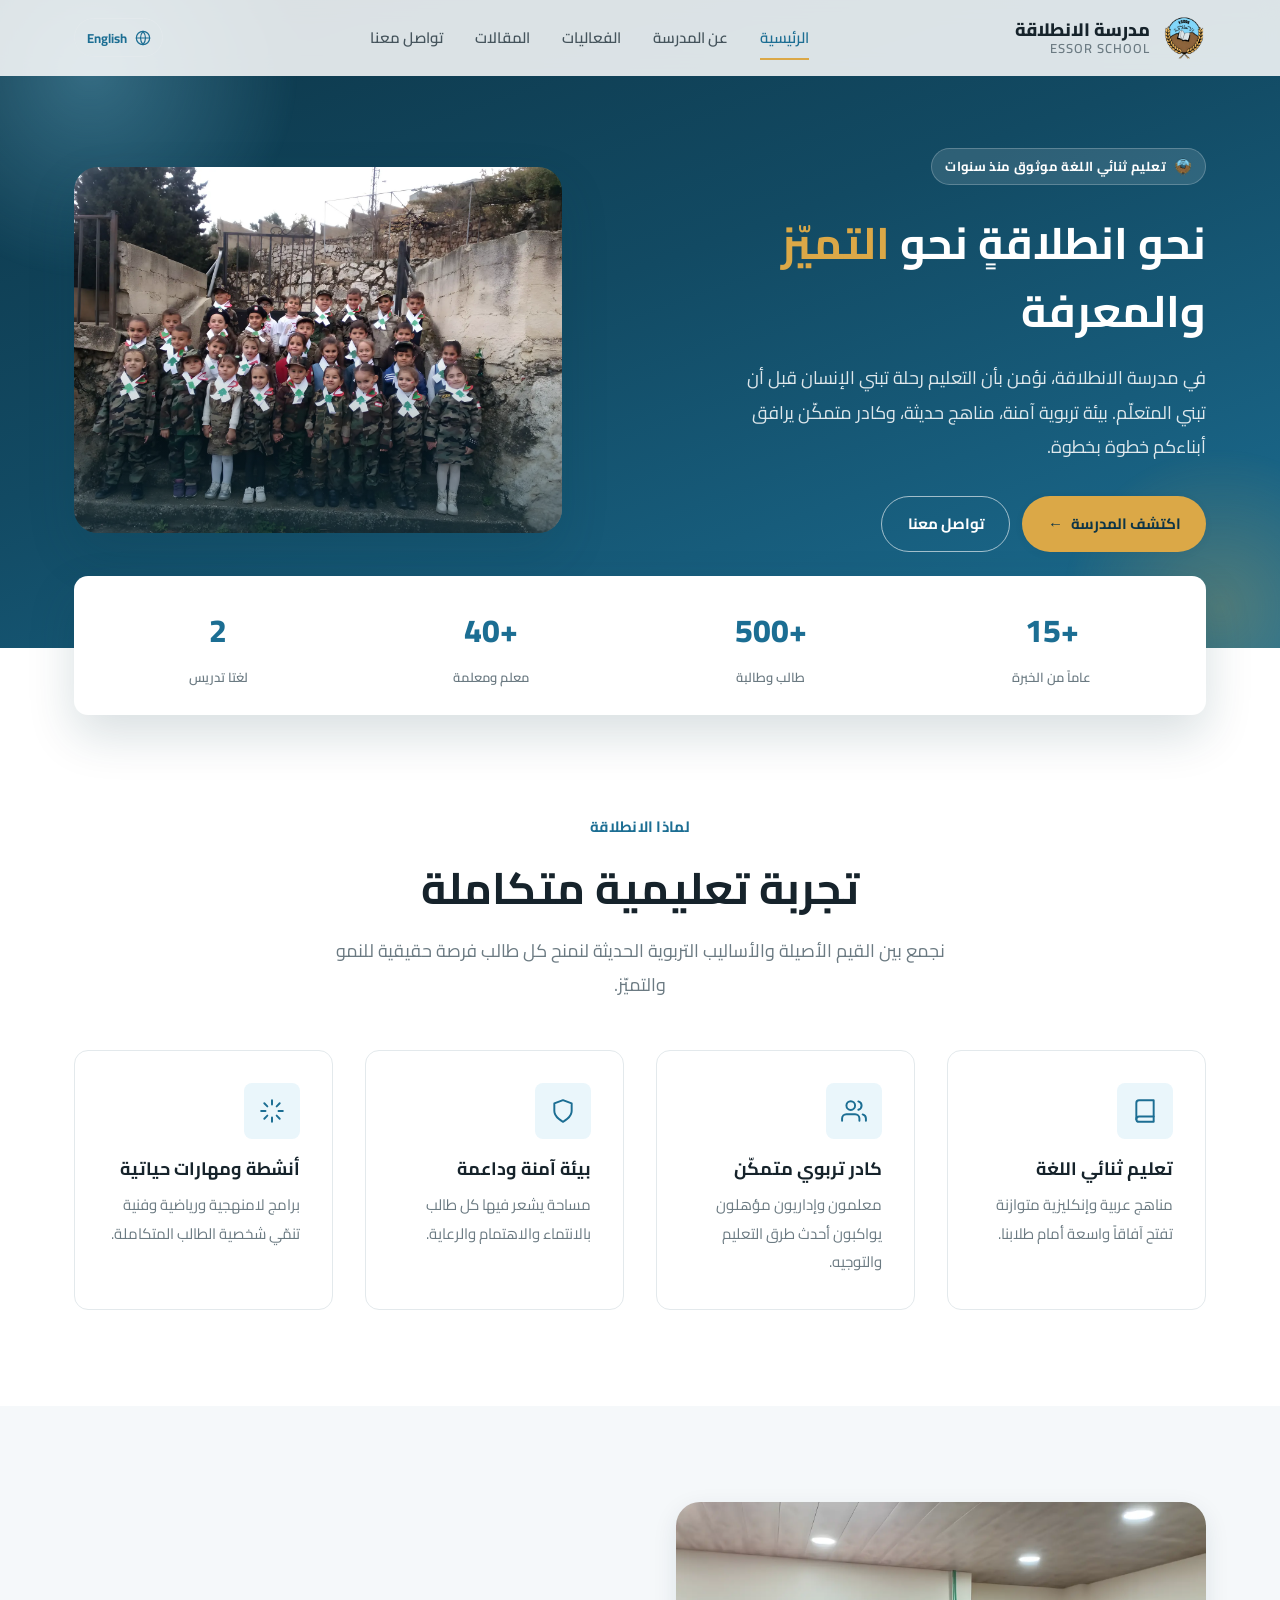
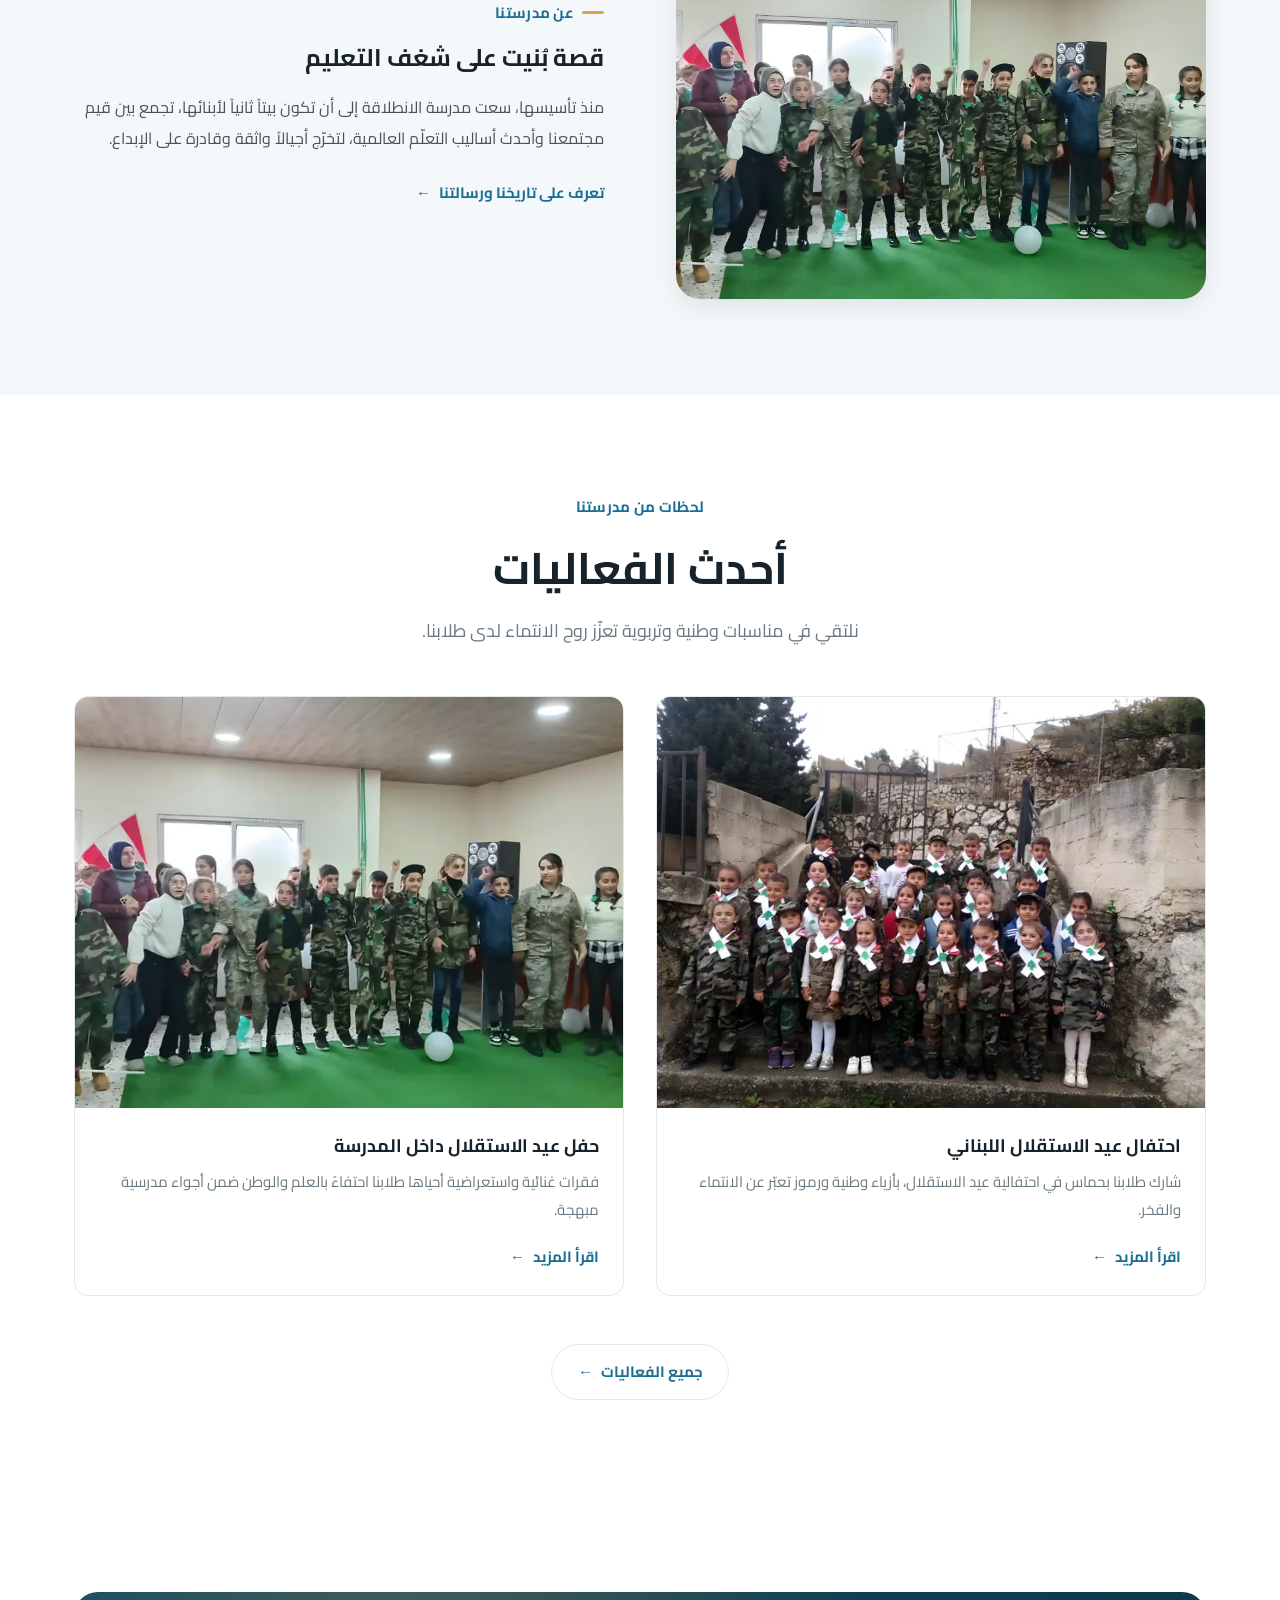
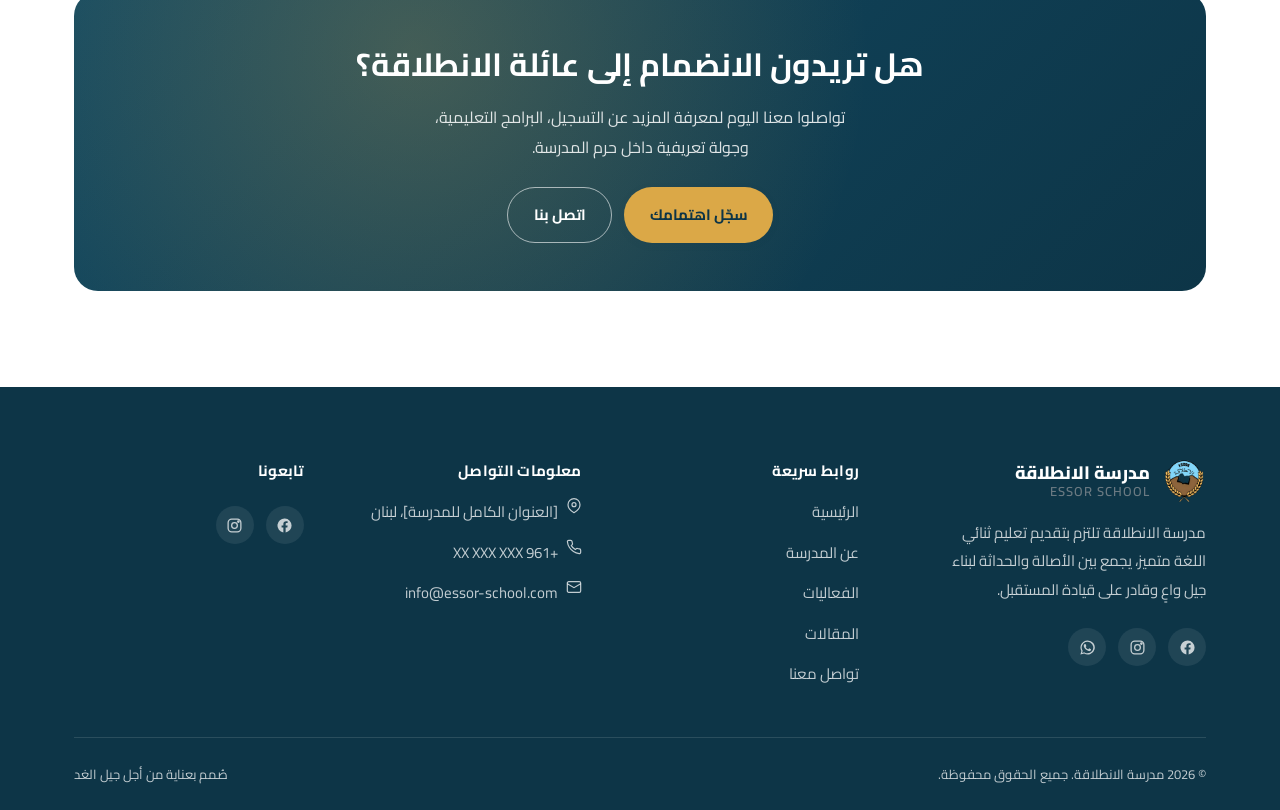
==== index.html @ e5c4508c "Initial commit: Essor School bilingual website Bilingual (Arabic default / English) static site with" ====
<!DOCTYPE html>
<html lang="ar" dir="rtl">
<head>
<meta charset="UTF-8">
<script>
(function () {
  try {
    var l = localStorage.getItem('essor-lang');
    if (l !== 'en' && l !== 'ar') l = 'ar';
    document.documentElement.setAttribute('lang', l);
    document.documentElement.setAttribute('dir', l === 'ar' ? 'rtl' : 'ltr');
  } catch (e) {}
})();
</script>
<meta name="viewport" content="width=device-width, initial-scale=1.0">
<title data-i18n-title="meta.siteName">مدرسة الانطلاقة | Essor School</title>
<meta name="description" content="مدرسة الانطلاقة - تعليم ثنائي اللغة يجمع بين الأصالة والحداثة">
<link rel="preconnect" href="https://fonts.googleapis.com">
<link rel="preconnect" href="https://fonts.gstatic.com" crossorigin>
<link href="https://fonts.googleapis.com/css2?family=Cairo:wght@400;500;600;700;800&display=swap" rel="stylesheet">
<link rel="icon" href="assets/images/brand/favicon.ico" sizes="any">
<link rel="icon" href="assets/images/brand/favicon-src.png" type="image/png">
<link rel="apple-touch-icon" href="assets/images/brand/logo-sm.png">
<link rel="stylesheet" href="assets/css/style.css">
</head>
<body data-page="home">

<header class="site-header">
  <div class="container">
    <a href="index.html" class="brand">
      <img src="assets/images/brand/logo.png" alt="Essor School" width="44" height="44">
      <span class="brand-text">
        <span class="name-ar" data-i18n="meta.siteName">مدرسة الانطلاقة</span>
        <span class="name-en">ESSOR SCHOOL</span>
      </span>
    </a>
    <nav class="main-nav" aria-label="Main navigation">
      <ul>
        <li><a href="index.html" data-nav-link="home" data-i18n="nav.home">الرئيسية</a></li>
        <li><a href="about.html" data-nav-link="about" data-i18n="nav.about">عن المدرسة</a></li>
        <li><a href="events.html" data-nav-link="events" data-i18n="nav.events">الفعاليات</a></li>
        <li><a href="articles.html" data-nav-link="articles" data-i18n="nav.articles">المقالات</a></li>
        <li><a href="contact.html" data-nav-link="contact" data-i18n="nav.contact">تواصل معنا</a></li>
      </ul>
    </nav>
    <div class="header-actions">
      <button class="lang-toggle" data-lang-toggle type="button">
        <svg width="16" height="16" viewBox="0 0 24 24" fill="none" stroke="currentColor" stroke-width="1.8" stroke-linecap="round" stroke-linejoin="round"><circle cx="12" cy="12" r="10"/><line x1="2" y1="12" x2="22" y2="12"/><path d="M12 2a15.3 15.3 0 0 1 0 20a15.3 15.3 0 0 1 0-20"/></svg>
        <span data-i18n="common.langSwitch">English</span>
      </button>
      <button class="nav-toggle" aria-label="Menu" aria-expanded="false">
        <span></span><span></span><span></span>
      </button>
    </div>
  </div>
</header>

<div class="mobile-nav">
  <ul>
    <li><a href="index.html" data-nav-link="home" data-i18n="nav.home">الرئيسية</a></li>
    <li><a href="about.html" data-nav-link="about" data-i18n="nav.about">عن المدرسة</a></li>
    <li><a href="events.html" data-nav-link="events" data-i18n="nav.events">الفعاليات</a></li>
    <li><a href="articles.html" data-nav-link="articles" data-i18n="nav.articles">المقالات</a></li>
    <li><a href="contact.html" data-nav-link="contact" data-i18n="nav.contact">تواصل معنا</a></li>
  </ul>
</div>

<main>

  <!-- Hero -->
  <section class="hero">
    <div class="container">
      <div class="hero-copy">
        <span class="hero-badge">
          <img src="assets/images/brand/logo-sm.png" alt="" width="18" height="18">
          <span data-i18n="home.hero.badge">تعليم ثنائي اللغة موثوق منذ سنوات</span>
        </span>
        <h1 data-i18n-html="home.hero.title">نحو انطلاقةٍ نحو <span>التميّز</span> والمعرفة</h1>
        <p class="lead" data-i18n="home.hero.lead">في مدرسة الانطلاقة، نؤمن بأن التعليم رحلة تبني الإنسان قبل أن تبني المتعلّم. بيئة تربوية آمنة، مناهج حديثة، وكادر متمكّن يرافق أبناءكم خطوة بخطوة.</p>
        <div class="hero-actions">
          <a href="about.html" class="btn btn-gold">
            <span data-i18n="home.hero.ctaPrimary">اكتشف المدرسة</span>
            <span class="icon-arrow" aria-hidden="true">→</span>
          </a>
          <a href="contact.html" class="btn btn-outline" data-i18n="home.hero.ctaSecondary">تواصل معنا</a>
        </div>
      </div>
      <div class="hero-media" data-reveal>
        <div class="frame">
          <picture>
            <source srcset="assets/images/events/event-independence-day-1.webp" type="image/webp">
            <img src="assets/images/events/event-independence-day-1.jpg" alt="طلاب مدرسة الانطلاقة" width="1600" height="1200" fetchpriority="high">
          </picture>
        </div>
      </div>
    </div>
  </section>

  <div class="container">
    <div class="hero-stats" data-reveal>
      <div class="hero-stat">
        <strong data-i18n="home.hero.stat1Num">+15</strong>
        <span data-i18n="home.hero.stat1Label">عاماً من الخبرة</span>
      </div>
      <div class="hero-stat">
        <strong data-i18n="home.hero.stat2Num">+500</strong>
        <span data-i18n="home.hero.stat2Label">طالب وطالبة</span>
      </div>
      <div class="hero-stat">
        <strong data-i18n="home.hero.stat3Num">+40</strong>
        <span data-i18n="home.hero.stat3Label">معلم ومعلمة</span>
      </div>
      <div class="hero-stat">
        <strong data-i18n="home.hero.stat4Num">2</strong>
        <span data-i18n="home.hero.stat4Label">لغتا تدريس</span>
      </div>
    </div>
  </div>

  <!-- Highlights -->
  <section>
    <div class="container">
      <div class="section-head center">
        <span class="eyebrow" data-i18n="home.highlights.eyebrow">لماذا الانطلاقة</span>
        <h2 data-i18n="home.highlights.title">تجربة تعليمية متكاملة</h2>
        <p data-i18n="home.highlights.subtitle">نجمع بين القيم الأصيلة والأساليب التربوية الحديثة لنمنح كل طالب فرصة حقيقية للنمو والتميّز.</p>
      </div>
      <div class="grid grid-4" data-reveal-group>
        <div class="card highlight-card">
          <div class="icon"><svg width="26" height="26" viewBox="0 0 24 24" fill="none" stroke="currentColor" stroke-width="1.8" stroke-linecap="round" stroke-linejoin="round"><path d="M4 19.5A2.5 2.5 0 0 1 6.5 17H20"/><path d="M6.5 2H20v20H6.5A2.5 2.5 0 0 1 4 19.5v-15A2.5 2.5 0 0 1 6.5 2z"/></svg></div>
          <h3 data-i18n="home.highlights.item1title">تعليم ثنائي اللغة</h3>
          <p data-i18n="home.highlights.item1text">مناهج عربية وإنكليزية متوازنة تفتح آفاقاً واسعة أمام طلابنا.</p>
        </div>
        <div class="card highlight-card">
          <div class="icon"><svg width="26" height="26" viewBox="0 0 24 24" fill="none" stroke="currentColor" stroke-width="1.8" stroke-linecap="round" stroke-linejoin="round"><path d="M17 21v-2a4 4 0 0 0-4-4H5a4 4 0 0 0-4 4v2"/><circle cx="9" cy="7" r="4"/><path d="M23 21v-2a4 4 0 0 0-3-3.87"/><path d="M16 3.13a4 4 0 0 1 0 7.75"/></svg></div>
          <h3 data-i18n="home.highlights.item2title">كادر تربوي متمكّن</h3>
          <p data-i18n="home.highlights.item2text">معلمون وإداريون مؤهلون يواكبون أحدث طرق التعليم والتوجيه.</p>
        </div>
        <div class="card highlight-card">
          <div class="icon"><svg width="26" height="26" viewBox="0 0 24 24" fill="none" stroke="currentColor" stroke-width="1.8" stroke-linecap="round" stroke-linejoin="round"><path d="M12 22s8-4 8-10V5l-8-3-8 3v7c0 6 8 10 8 10z"/></svg></div>
          <h3 data-i18n="home.highlights.item3title">بيئة آمنة وداعمة</h3>
          <p data-i18n="home.highlights.item3text">مساحة يشعر فيها كل طالب بالانتماء والاهتمام والرعاية.</p>
        </div>
        <div class="card highlight-card">
          <div class="icon"><svg width="26" height="26" viewBox="0 0 24 24" fill="none" stroke="currentColor" stroke-width="1.8" stroke-linecap="round" stroke-linejoin="round"><path d="M12 2v4M12 18v4M4.9 4.9l2.8 2.8M16.3 16.3l2.8 2.8M2 12h4M18 12h4M4.9 19.1l2.8-2.8M16.3 7.7l2.8-2.8"/></svg></div>
          <h3 data-i18n="home.highlights.item4title">أنشطة ومهارات حياتية</h3>
          <p data-i18n="home.highlights.item4text">برامج لامنهجية ورياضية وفنية تنمّي شخصية الطالب المتكاملة.</p>
        </div>
      </div>
    </div>
  </section>

  <!-- About teaser -->
  <section class="section-alt" style="background:var(--c-bg-soft)">
    <div class="container">
      <div class="grid grid-2" style="align-items:center;gap:var(--sp-8)">
        <div data-reveal>
          <div class="frame" style="border-radius:var(--radius-lg);overflow:hidden;box-shadow:var(--shadow-md);aspect-ratio:4/3">
            <picture>
              <source srcset="assets/images/events/event-independence-day-2.webp" type="image/webp">
              <img src="assets/images/events/event-independence-day-2.jpg" alt="طلاب مدرسة الانطلاقة في احتفال مدرسي" loading="lazy" width="1600" height="1200" style="width:100%;height:100%;object-fit:cover">
            </picture>
          </div>
        </div>
        <div data-reveal>
          <span class="eyebrow" data-i18n="home.aboutTeaser.eyebrow">عن مدرستنا</span>
          <h2 data-i18n="home.aboutTeaser.title">قصة بُنيت على شغف التعليم</h2>
          <p style="margin-block:var(--sp-4) var(--sp-5)" data-i18n="home.aboutTeaser.text">منذ تأسيسها، سعت مدرسة الانطلاقة إلى أن تكون بيتاً ثانياً لأبنائها، تجمع بين قيم مجتمعنا وأحدث أساليب التعلّم العالمية، لتخرّج أجيالاً واثقة وقادرة على الإبداع.</p>
          <a href="about.html" class="card-link">
            <span data-i18n="home.aboutTeaser.cta">تعرف على تاريخنا ورسالتنا</span>
            <span class="icon-arrow" aria-hidden="true">→</span>
          </a>
        </div>
      </div>
    </div>
  </section>

  <!-- Events teaser -->
  <section>
    <div class="container">
      <div class="section-head center">
        <span class="eyebrow" data-i18n="home.eventsTeaser.eyebrow">لحظات من مدرستنا</span>
        <h2 data-i18n="home.eventsTeaser.title">أحدث الفعاليات</h2>
        <p data-i18n="home.eventsTeaser.subtitle">نلتقي في مناسبات وطنية وتربوية تعزّز روح الانتماء لدى طلابنا.</p>
      </div>
      <div class="grid grid-2" data-reveal-group>
        <article class="card media-card">
          <figure>
            <picture>
              <source srcset="assets/images/events/event-independence-day-1-thumb.webp" type="image/webp">
              <img src="assets/images/events/event-independence-day-1-thumb.jpg" alt="احتفال عيد الاستقلال اللبناني" loading="lazy" width="640" height="480">
            </picture>
          </figure>
          <div class="body">
            <h3 data-i18n="events.e1title">احتفال عيد الاستقلال اللبناني</h3>
            <p data-i18n="events.e1text">شارك طلابنا بحماس في احتفالية عيد الاستقلال، بأزياء وطنية ورموز تعبّر عن الانتماء والفخر.</p>
            <a href="events.html" class="card-link">
              <span data-i18n="common.readMore">اقرأ المزيد</span>
              <span class="icon-arrow" aria-hidden="true">→</span>
            </a>
          </div>
        </article>
        <article class="card media-card">
          <figure>
            <picture>
              <source srcset="assets/images/events/event-independence-day-2-thumb.webp" type="image/webp">
              <img src="assets/images/events/event-independence-day-2-thumb.jpg" alt="حفل عيد الاستقلال داخل المدرسة" loading="lazy" width="640" height="480">
            </picture>
          </figure>
          <div class="body">
            <h3 data-i18n="events.e2title">حفل عيد الاستقلال داخل المدرسة</h3>
            <p data-i18n="events.e2text">فقرات غنائية واستعراضية أحياها طلابنا احتفاءً بالعلم والوطن ضمن أجواء مدرسية مبهجة.</p>
            <a href="events.html" class="card-link">
              <span data-i18n="common.readMore">اقرأ المزيد</span>
              <span class="icon-arrow" aria-hidden="true">→</span>
            </a>
          </div>
        </article>
      </div>
      <div class="text-center" style="margin-block-start:var(--sp-7)">
        <a href="events.html" class="btn btn-outline-dark">
          <span data-i18n="home.eventsTeaser.cta">جميع الفعاليات</span>
          <span class="icon-arrow" aria-hidden="true">→</span>
        </a>
      </div>
    </div>
  </section>

  <!-- CTA -->
  <section>
    <div class="container">
      <div class="cta-banner" data-reveal>
        <h2 data-i18n="home.cta.title">هل تريدون الانضمام إلى عائلة الانطلاقة؟</h2>
        <p data-i18n="home.cta.text">تواصلوا معنا اليوم لمعرفة المزيد عن التسجيل، البرامج التعليمية، وجولة تعريفية داخل حرم المدرسة.</p>
        <div class="cta-actions">
          <a href="contact.html" class="btn btn-gold" data-i18n="home.cta.primary">سجّل اهتمامك</a>
          <a href="contact.html#contact-info" class="btn btn-outline" data-i18n="home.cta.secondary">اتصل بنا</a>
        </div>
      </div>
    </div>
  </section>

</main>

<footer class="site-footer">
  <div class="container">
    <div class="footer-grid">
      <div class="footer-brand">
        <a href="index.html" class="brand">
          <img src="assets/images/brand/logo.png" alt="Essor School" width="40" height="40">
          <span class="brand-text">
            <span class="name-ar" data-i18n="meta.siteName">مدرسة الانطلاقة</span>
            <span class="name-en">ESSOR SCHOOL</span>
          </span>
        </a>
        <p data-i18n="footer.about">مدرسة الانطلاقة تلتزم بتقديم تعليم ثنائي اللغة متميز.</p>
        <div class="social-row">
          <a href="#" aria-label="Facebook"><svg width="17" height="17" viewBox="0 0 24 24" fill="currentColor"><path d="M22 12a10 10 0 1 0-11.6 9.9v-7H7.9V12h2.5V9.8c0-2.5 1.5-3.9 3.8-3.9 1.1 0 2.2.2 2.2.2v2.4h-1.2c-1.2 0-1.6.8-1.6 1.6V12h2.8l-.4 2.9h-2.4v7A10 10 0 0 0 22 12z"/></svg></a>
          <a href="#" aria-label="Instagram"><svg width="17" height="17" viewBox="0 0 24 24" fill="none" stroke="currentColor" stroke-width="1.8"><rect x="3" y="3" width="18" height="18" rx="5"/><circle cx="12" cy="12" r="4"/><circle cx="17.5" cy="6.5" r="1"/></svg></a>
          <a href="#" aria-label="WhatsApp"><svg width="17" height="17" viewBox="0 0 24 24" fill="currentColor"><path d="M12 2a10 10 0 0 0-8.6 15L2 22l5.2-1.4A10 10 0 1 0 12 2zm0 18.2a8.1 8.1 0 0 1-4.2-1.2l-.3-.2-3.1.8.8-3-.2-.3A8.2 8.2 0 1 1 12 20.2zm4.5-6.1c-.2-.1-1.4-.7-1.7-.8-.2-.1-.4-.1-.6.1-.2.2-.6.8-.8 1-.1.2-.3.2-.5.1a6.6 6.6 0 0 1-2-1.2 7.3 7.3 0 0 1-1.3-1.7c-.1-.2 0-.4.1-.5l.4-.5c.1-.2.2-.3.2-.5.1-.2 0-.3 0-.5s-.6-1.5-.9-2c-.2-.5-.4-.4-.6-.4h-.5a1 1 0 0 0-.7.3 3 3 0 0 0-.9 2.2c0 1.3.9 2.6 1 2.8.1.2 1.8 2.8 4.4 3.9.6.3 1.1.4 1.5.6.6.2 1.2.1 1.6.1.5-.1 1.4-.6 1.6-1.1.2-.5.2-1 .1-1.1z"/></svg></a>
        </div>
      </div>
      <div class="footer-col">
        <h4 data-i18n="footer.quickLinks">روابط سريعة</h4>
        <ul>
          <li><a href="index.html" data-i18n="nav.home">الرئيسية</a></li>
          <li><a href="about.html" data-i18n="nav.about">عن المدرسة</a></li>
          <li><a href="events.html" data-i18n="nav.events">الفعاليات</a></li>
          <li><a href="articles.html" data-i18n="nav.articles">المقالات</a></li>
          <li><a href="contact.html" data-i18n="nav.contact">تواصل معنا</a></li>
        </ul>
      </div>
      <div class="footer-col">
        <h4 data-i18n="footer.contactInfo">معلومات التواصل</h4>
        <ul>
          <li><svg width="16" height="16" viewBox="0 0 24 24" fill="none" stroke="currentColor" stroke-width="1.8"><path d="M21 10c0 7-9 12-9 12s-9-5-9-12a9 9 0 0 1 18 0z"/><circle cx="12" cy="10" r="3"/></svg><address data-i18n="footer.address">[العنوان الكامل للمدرسة]، لبنان</address></li>
          <li><svg width="16" height="16" viewBox="0 0 24 24" fill="none" stroke="currentColor" stroke-width="1.8"><path d="M22 16.9v3a2 2 0 0 1-2.2 2 19.8 19.8 0 0 1-8.6-3.1 19.5 19.5 0 0 1-6-6 19.8 19.8 0 0 1-3.1-8.7A2 2 0 0 1 4.1 2h3a2 2 0 0 1 2 1.7c.1 1 .3 2 .6 2.9a2 2 0 0 1-.5 2.1L8 9.9a16 16 0 0 0 6 6l1.2-1.2a2 2 0 0 1 2.1-.5c.9.3 1.9.5 2.9.6a2 2 0 0 1 1.8 2.1z"/></svg><a href="tel:+961" data-i18n="footer.phone">+961 XX XXX XXX</a></li>
          <li><svg width="16" height="16" viewBox="0 0 24 24" fill="none" stroke="currentColor" stroke-width="1.8"><rect x="2" y="4" width="20" height="16" rx="2"/><path d="m2 7 10 6 10-6"/></svg><a href="mailto:info@essor-school.com" data-i18n="footer.email">info@essor-school.com</a></li>
        </ul>
      </div>
      <div class="footer-col">
        <h4 data-i18n="footer.followUs">تابعونا</h4>
        <div class="social-row">
          <a href="#" aria-label="Facebook"><svg width="17" height="17" viewBox="0 0 24 24" fill="currentColor"><path d="M22 12a10 10 0 1 0-11.6 9.9v-7H7.9V12h2.5V9.8c0-2.5 1.5-3.9 3.8-3.9 1.1 0 2.2.2 2.2.2v2.4h-1.2c-1.2 0-1.6.8-1.6 1.6V12h2.8l-.4 2.9h-2.4v7A10 10 0 0 0 22 12z"/></svg></a>
          <a href="#" aria-label="Instagram"><svg width="17" height="17" viewBox="0 0 24 24" fill="none" stroke="currentColor" stroke-width="1.8"><rect x="3" y="3" width="18" height="18" rx="5"/><circle cx="12" cy="12" r="4"/><circle cx="17.5" cy="6.5" r="1"/></svg></a>
        </div>
      </div>
    </div>
    <div class="footer-bottom">
      <p data-i18n="footer.rights">© 2026 مدرسة الانطلاقة. جميع الحقوق محفوظة.</p>
      <p data-i18n="footer.madeWith">صُمم بعناية من أجل جيل الغد</p>
    </div>
  </div>
</footer>

<button class="to-top" data-i18n-aria="common.toTop" aria-label="Back to top">
  <svg width="18" height="18" viewBox="0 0 24 24" fill="none" stroke="currentColor" stroke-width="2" stroke-linecap="round" stroke-linejoin="round"><line x1="12" y1="19" x2="12" y2="5"/><polyline points="5 12 12 5 19 12"/></svg>
</button>

<script src="assets/js/i18n.js"></script>
<script src="assets/js/main.js"></script>
</body>
</html>
---- assets/css/style.css ----
/* =========================================================
   Essor School — Design System
   Mobile-first. Uses CSS logical properties throughout so the
   whole layout (not just text) flips correctly between the
   Arabic (RTL) and English (LTR) versions of the site.
   ========================================================= */

/* ---------- Design tokens ---------- */
:root {
  /* Brand colors, derived from the school crest */
  --c-sky: #7ecbe8;
  --c-sky-tint: #eaf6fb;
  --c-blue: #1c6e93;
  --c-blue-deep: #124a63;
  --c-blue-darkest: #0d3547;
  --c-gold: #dba847;
  --c-gold-deep: #b9832a;
  --c-brown: #6e4a2e;

  --c-ink: #16232b;
  --c-body: #45545c;
  --c-muted: #6b7a82;
  --c-line: #e3e9ec;
  --c-bg: #ffffff;
  --c-bg-soft: #f5f8fa;
  --c-bg-warm: #faf8f3;

  --c-white: #ffffff;
  --c-success: #2e8b57;
  --c-danger: #c0392b;

  /* Typography */
  --font-base: "Cairo", "Segoe UI", Tahoma, sans-serif;
  --fs-xs: 0.8125rem;
  --fs-sm: 0.9375rem;
  --fs-base: 1rem;
  --fs-md: 1.125rem;
  --fs-lg: 1.375rem;
  --fs-xl: 1.75rem;
  --fs-2xl: 2.25rem;
  --fs-3xl: 3rem;

  /* Spacing scale */
  --sp-1: 0.25rem;
  --sp-2: 0.5rem;
  --sp-3: 0.75rem;
  --sp-4: 1rem;
  --sp-5: 1.5rem;
  --sp-6: 2rem;
  --sp-7: 3rem;
  --sp-8: 4.5rem;
  --sp-9: 6rem;

  /* Layout */
  --container-w: 1180px;
  --radius-sm: 8px;
  --radius-md: 14px;
  --radius-lg: 24px;
  --radius-pill: 999px;

  /* Effects */
  --shadow-sm: 0 2px 8px rgba(13, 53, 71, 0.06);
  --shadow-md: 0 8px 24px rgba(13, 53, 71, 0.1);
  --shadow-lg: 0 20px 48px rgba(13, 53, 71, 0.16);
  --ease: cubic-bezier(0.22, 0.61, 0.36, 1);
  --dur-fast: 0.18s;
  --dur-med: 0.35s;
  --dur-slow: 0.6s;

  --header-h: 76px;
}

/* ---------- Reset ---------- */
*,
*::before,
*::after {
  box-sizing: border-box;
  margin: 0;
  padding: 0;
}

html {
  scroll-behavior: smooth;
  -webkit-text-size-adjust: 100%;
}

@media (prefers-reduced-motion: reduce) {
  html {
    scroll-behavior: auto;
  }
  *,
  *::before,
  *::after {
    animation-duration: 0.001ms !important;
    animation-iteration-count: 1 !important;
    transition-duration: 0.001ms !important;
    scroll-behavior: auto !important;
  }
}

body {
  font-family: var(--font-base);
  font-size: var(--fs-base);
  line-height: 1.75;
  color: var(--c-body);
  background: var(--c-bg);
  overflow-x: hidden;
}

img,
video {
  max-width: 100%;
  display: block;
}

a {
  color: inherit;
  text-decoration: none;
}

ul {
  list-style: none;
}

button {
  font-family: inherit;
  cursor: pointer;
  border: none;
  background: none;
  color: inherit;
}

input,
textarea,
select {
  font-family: inherit;
  font-size: inherit;
  color: inherit;
}

h1,
h2,
h3,
h4 {
  color: var(--c-ink);
  line-height: 1.35;
  font-weight: 700;
}

/* Arabic script reads a touch heavier/looser at the same weight, so
   nudge weight down slightly and open up line-height when active. */
:root[lang="ar"] {
  --font-base: "Cairo", "Tahoma", sans-serif;
}
:root[lang="ar"] body {
  line-height: 1.9;
}
:root[lang="ar"] h1,
:root[lang="ar"] h2,
:root[lang="ar"] h3,
:root[lang="ar"] h4 {
  line-height: 1.55;
}

/* ---------- Layout helpers ---------- */
.container {
  width: 100%;
  max-width: var(--container-w);
  margin-inline: auto;
  padding-inline: var(--sp-5);
}

section {
  padding-block: var(--sp-8);
}

.section-head {
  max-width: 640px;
  margin-block-end: var(--sp-7);
}

.section-head.center {
  margin-inline: auto;
  text-align: center;
}

.eyebrow {
  display: inline-flex;
  align-items: center;
  gap: var(--sp-2);
  font-size: var(--fs-sm);
  font-weight: 700;
  color: var(--c-blue);
  letter-spacing: 0.02em;
  margin-block-end: var(--sp-3);
}

.eyebrow::before {
  content: "";
  width: 22px;
  height: 3px;
  border-radius: var(--radius-pill);
  background: var(--c-gold);
}

.section-head.center .eyebrow::before {
  display: none;
}

.section-head h2 {
  font-size: var(--fs-2xl);
  margin-block-end: var(--sp-3);
}

.section-head p {
  font-size: var(--fs-md);
  color: var(--c-muted);
}

.grid {
  display: grid;
  gap: var(--sp-6);
}

.grid-2 {
  grid-template-columns: repeat(1, 1fr);
}
.grid-3 {
  grid-template-columns: repeat(1, 1fr);
}
.grid-4 {
  grid-template-columns: repeat(1, 1fr);
}

@media (min-width: 640px) {
  .grid-2 {
    grid-template-columns: repeat(2, 1fr);
  }
  .grid-4 {
    grid-template-columns: repeat(2, 1fr);
  }
}

@media (min-width: 860px) {
  .grid-3 {
    grid-template-columns: repeat(3, 1fr);
  }
}

@media (min-width: 980px) {
  .grid-4 {
    grid-template-columns: repeat(4, 1fr);
  }
}

/* ---------- Buttons ---------- */
.btn {
  display: inline-flex;
  align-items: center;
  justify-content: center;
  gap: var(--sp-2);
  padding: 0.85em 1.7em;
  border-radius: var(--radius-pill);
  font-weight: 700;
  font-size: var(--fs-sm);
  transition: transform var(--dur-fast) var(--ease), box-shadow var(--dur-fast) var(--ease),
    background-color var(--dur-fast) var(--ease), color var(--dur-fast) var(--ease);
  white-space: nowrap;
}

.btn:active {
  transform: translateY(1px) scale(0.98);
}

.btn-primary {
  background: var(--c-blue);
  color: var(--c-white);
  box-shadow: var(--shadow-sm);
}

.btn-primary:hover {
  background: var(--c-blue-deep);
  box-shadow: var(--shadow-md);
  transform: translateY(-2px);
}

.btn-gold {
  background: var(--c-gold);
  color: var(--c-blue-darkest);
  box-shadow: var(--shadow-sm);
}

.btn-gold:hover {
  background: var(--c-gold-deep);
  box-shadow: var(--shadow-md);
  transform: translateY(-2px);
}

.btn-outline {
  background: transparent;
  color: var(--c-white);
  border: 1.5px solid rgba(255, 255, 255, 0.6);
}

.btn-outline:hover {
  background: rgba(255, 255, 255, 0.14);
  border-color: var(--c-white);
}

.btn-outline-dark {
  background: transparent;
  color: var(--c-blue);
  border: 1.5px solid var(--c-line);
}

.btn-outline-dark:hover {
  border-color: var(--c-blue);
  background: var(--c-sky-tint);
}

.btn-sm {
  padding: 0.6em 1.3em;
  font-size: var(--fs-xs);
}

.btn-icon {
  transition: transform var(--dur-fast) var(--ease);
}

/* Arrow icons flip direction between LTR / RTL automatically */
.icon-arrow {
  display: inline-block;
  transition: transform var(--dur-fast) var(--ease);
}
:root[dir="rtl"] .icon-arrow {
  transform: scaleX(-1);
}
.btn:hover .icon-arrow,
a:hover .icon-arrow {
  transform: translateX(3px);
}
:root[dir="rtl"] .btn:hover .icon-arrow,
:root[dir="rtl"] a:hover .icon-arrow {
  transform: scaleX(-1) translateX(3px);
}

/* ---------- Header ---------- */
.site-header {
  position: fixed;
  inset-inline: 0;
  top: 0;
  z-index: 100;
  height: var(--header-h);
  display: flex;
  align-items: center;
  background: rgba(255, 255, 255, 0.85);
  backdrop-filter: blur(10px);
  -webkit-backdrop-filter: blur(10px);
  border-block-end: 1px solid transparent;
  transition: background-color var(--dur-med) var(--ease), box-shadow var(--dur-med) var(--ease),
    border-color var(--dur-med) var(--ease);
}

.site-header.is-scrolled {
  background: rgba(255, 255, 255, 0.97);
  box-shadow: var(--shadow-sm);
  border-block-end-color: var(--c-line);
}

.site-header .container {
  display: flex;
  align-items: center;
  justify-content: space-between;
  gap: var(--sp-4);
}

.brand {
  display: flex;
  align-items: center;
  gap: var(--sp-3);
  font-weight: 800;
  color: var(--c-ink);
  flex-shrink: 0;
}

.brand img {
  width: 44px;
  height: 44px;
}

.brand-text {
  display: flex;
  flex-direction: column;
  line-height: 1.2;
}

.brand-text .name-ar {
  font-size: var(--fs-md);
}

.brand-text .name-en {
  font-size: var(--fs-xs);
  font-weight: 600;
  color: var(--c-muted);
  letter-spacing: 0.08em;
  text-transform: uppercase;
}

.main-nav {
  display: none;
}

.main-nav ul {
  display: flex;
  align-items: center;
  gap: var(--sp-6);
}

.main-nav a {
  position: relative;
  font-weight: 600;
  font-size: var(--fs-sm);
  color: var(--c-body);
  padding-block: var(--sp-2);
  transition: color var(--dur-fast) var(--ease);
}

.main-nav a::after {
  content: "";
  position: absolute;
  inset-inline-start: 0;
  bottom: 0;
  width: 100%;
  height: 2px;
  background: var(--c-gold);
  transform: scaleX(0);
  transform-origin: inset-inline-start;
  transition: transform var(--dur-fast) var(--ease);
}

.main-nav a:hover,
.main-nav a.active {
  color: var(--c-blue);
}

.main-nav a:hover::after,
.main-nav a.active::after {
  transform: scaleX(1);
}

.header-actions {
  display: flex;
  align-items: center;
  gap: var(--sp-3);
}

.lang-toggle {
  display: inline-flex;
  align-items: center;
  gap: var(--sp-2);
  padding: 0.5em 0.9em;
  border-radius: var(--radius-pill);
  border: 1.5px solid var(--c-line);
  font-weight: 700;
  font-size: var(--fs-xs);
  color: var(--c-blue);
  transition: border-color var(--dur-fast) var(--ease), background-color var(--dur-fast) var(--ease);
}

.lang-toggle:hover {
  border-color: var(--c-blue);
  background: var(--c-sky-tint);
}

.nav-toggle {
  display: flex;
  flex-direction: column;
  justify-content: center;
  gap: 5px;
  width: 40px;
  height: 40px;
  padding: 0;
}

.nav-toggle span {
  display: block;
  width: 22px;
  height: 2px;
  background: var(--c-ink);
  border-radius: var(--radius-pill);
  transition: transform var(--dur-med) var(--ease), opacity var(--dur-med) var(--ease);
  margin-inline: auto;
}

.nav-toggle.is-open span:nth-child(1) {
  transform: translateY(7px) rotate(45deg);
}
.nav-toggle.is-open span:nth-child(2) {
  opacity: 0;
}
.nav-toggle.is-open span:nth-child(3) {
  transform: translateY(-7px) rotate(-45deg);
}

@media (min-width: 900px) {
  .main-nav {
    display: block;
  }
  .nav-toggle {
    display: none;
  }
}

/* Mobile nav panel */
.mobile-nav {
  position: fixed;
  top: var(--header-h);
  inset-inline: 0;
  bottom: 0;
  background: var(--c-white);
  z-index: 99;
  padding: var(--sp-6) var(--sp-5);
  transform: translateY(-8px);
  opacity: 0;
  visibility: hidden;
  transition: opacity var(--dur-med) var(--ease), transform var(--dur-med) var(--ease),
    visibility var(--dur-med);
  overflow-y: auto;
}

.mobile-nav.is-open {
  opacity: 1;
  transform: translateY(0);
  visibility: visible;
}

.mobile-nav ul {
  display: flex;
  flex-direction: column;
  gap: var(--sp-2);
}

.mobile-nav a {
  display: block;
  padding: var(--sp-4) var(--sp-2);
  font-size: var(--fs-lg);
  font-weight: 700;
  border-block-end: 1px solid var(--c-line);
  color: var(--c-ink);
}

.mobile-nav a.active {
  color: var(--c-blue);
}

@media (min-width: 900px) {
  .mobile-nav {
    display: none;
  }
}

/* ---------- Hero ---------- */
.hero {
  position: relative;
  padding-block-start: calc(var(--header-h) + var(--sp-8));
  padding-block-end: var(--sp-9);
  background: linear-gradient(160deg, var(--c-blue-darkest) 0%, var(--c-blue-deep) 45%, var(--c-blue) 100%);
  color: var(--c-white);
  overflow: hidden;
}

.hero::before,
.hero::after {
  content: "";
  position: absolute;
  border-radius: 50%;
  filter: blur(2px);
}

.hero::before {
  width: 420px;
  height: 420px;
  background: radial-gradient(circle, rgba(126, 203, 232, 0.35), transparent 70%);
  top: -140px;
  inset-inline-end: -120px;
}

.hero::after {
  width: 320px;
  height: 320px;
  background: radial-gradient(circle, rgba(219, 168, 71, 0.28), transparent 70%);
  bottom: -120px;
  inset-inline-start: -100px;
}

.hero .container {
  position: relative;
  z-index: 1;
  display: grid;
  gap: var(--sp-7);
  align-items: center;
}

@media (min-width: 900px) {
  .hero .container {
    grid-template-columns: 1.1fr 0.9fr;
  }
}

.hero-badge {
  display: inline-flex;
  align-items: center;
  gap: var(--sp-2);
  background: rgba(255, 255, 255, 0.12);
  border: 1px solid rgba(255, 255, 255, 0.22);
  padding: 0.4em 1em;
  border-radius: var(--radius-pill);
  font-size: var(--fs-xs);
  font-weight: 700;
  letter-spacing: 0.03em;
  margin-block-end: var(--sp-5);
}

.hero-badge img {
  width: 18px;
  height: 18px;
}

.hero h1 {
  color: var(--c-white);
  font-size: var(--fs-2xl);
  margin-block-end: var(--sp-4);
}

.hero h1 span,
.page-hero h1 span {
  color: var(--c-gold);
}

.hero p.lead {
  font-size: var(--fs-md);
  color: rgba(255, 255, 255, 0.86);
  max-width: 46ch;
  margin-block-end: var(--sp-6);
}

.hero-actions {
  display: flex;
  flex-wrap: wrap;
  gap: var(--sp-3);
}

.hero-media {
  position: relative;
}

.hero-media .frame {
  position: relative;
  border-radius: var(--radius-lg);
  overflow: hidden;
  box-shadow: var(--shadow-lg);
  aspect-ratio: 4 / 3;
}

.hero-media img {
  width: 100%;
  height: 100%;
  object-fit: cover;
}

.hero-media .frame::after {
  content: "";
  position: absolute;
  inset: 0;
  background: linear-gradient(to top, rgba(13, 53, 71, 0.55), transparent 55%);
}

.hero-stats {
  position: relative;
  z-index: 1;
  display: flex;
  gap: var(--sp-5);
  background: var(--c-white);
  border-radius: var(--radius-md);
  padding: var(--sp-5);
  box-shadow: var(--shadow-lg);
  margin-block-start: calc(-1 * var(--sp-8));
  flex-wrap: wrap;
  justify-content: space-around;
}

@media (min-width: 900px) {
  .hero-stats {
    margin-inline: auto;
  }
}

.hero-stat {
  text-align: center;
}

.hero-stat strong {
  display: block;
  font-size: var(--fs-xl);
  color: var(--c-blue);
  font-weight: 800;
}

.hero-stat span {
  font-size: var(--fs-xs);
  color: var(--c-muted);
  font-weight: 600;
}

/* ---------- Cards ---------- */
.card {
  background: var(--c-white);
  border: 1px solid var(--c-line);
  border-radius: var(--radius-md);
  overflow: hidden;
  transition: transform var(--dur-med) var(--ease), box-shadow var(--dur-med) var(--ease),
    border-color var(--dur-med) var(--ease);
}

.card:hover {
  transform: translateY(-6px);
  box-shadow: var(--shadow-md);
  border-color: transparent;
}

.highlight-card {
  padding: var(--sp-6);
  text-align: start;
}

.highlight-card .icon {
  width: 56px;
  height: 56px;
  border-radius: var(--radius-sm);
  display: flex;
  align-items: center;
  justify-content: center;
  background: var(--c-sky-tint);
  color: var(--c-blue);
  margin-block-end: var(--sp-4);
  transition: background-color var(--dur-med) var(--ease), transform var(--dur-med) var(--ease);
}

.highlight-card:hover .icon {
  background: var(--c-gold);
  color: var(--c-blue-darkest);
  transform: rotate(-6deg) scale(1.05);
}

.highlight-card h3 {
  font-size: var(--fs-md);
  margin-block-end: var(--sp-2);
}

.highlight-card p {
  font-size: var(--fs-sm);
  color: var(--c-muted);
}

/* Event / article cards */
.media-card figure {
  position: relative;
  aspect-ratio: 4 / 3;
  overflow: hidden;
  background: var(--c-bg-soft);
}

.media-card figure img {
  width: 100%;
  height: 100%;
  object-fit: cover;
  transition: transform var(--dur-slow) var(--ease);
}

.media-card:hover figure img {
  transform: scale(1.07);
}

.media-card .date-badge {
  position: absolute;
  top: var(--sp-3);
  inset-inline-start: var(--sp-3);
  background: var(--c-white);
  color: var(--c-blue-deep);
  padding: 0.4em 0.85em;
  border-radius: var(--radius-pill);
  font-size: var(--fs-xs);
  font-weight: 700;
  box-shadow: var(--shadow-sm);
}

.media-card .tag {
  display: inline-block;
  background: var(--c-sky-tint);
  color: var(--c-blue);
  font-size: var(--fs-xs);
  font-weight: 700;
  padding: 0.3em 0.8em;
  border-radius: var(--radius-pill);
  margin-block-end: var(--sp-3);
}

.media-card .body {
  padding: var(--sp-5);
}

.media-card h3 {
  font-size: var(--fs-md);
  margin-block-end: var(--sp-2);
}

.media-card p {
  font-size: var(--fs-sm);
  color: var(--c-muted);
  margin-block-end: var(--sp-4);
}

.media-card .meta {
  display: flex;
  align-items: center;
  gap: var(--sp-2);
  font-size: var(--fs-xs);
  color: var(--c-muted);
  margin-block-end: var(--sp-3);
}

.media-card .meta .dot {
  width: 3px;
  height: 3px;
  border-radius: 50%;
  background: var(--c-muted);
}

.card-link {
  display: inline-flex;
  align-items: center;
  gap: var(--sp-2);
  font-weight: 700;
  font-size: var(--fs-sm);
  color: var(--c-blue);
}

/* ---------- CTA banner ---------- */
.cta-banner {
  background: linear-gradient(135deg, var(--c-blue-deep), var(--c-blue-darkest));
  border-radius: var(--radius-lg);
  padding: var(--sp-7);
  color: var(--c-white);
  text-align: center;
  position: relative;
  overflow: hidden;
}

.cta-banner::before {
  content: "";
  position: absolute;
  inset: 0;
  background: radial-gradient(circle at 30% 20%, rgba(219, 168, 71, 0.25), transparent 55%);
}

.cta-banner > * {
  position: relative;
  z-index: 1;
}

.cta-banner h2 {
  color: var(--c-white);
  font-size: var(--fs-xl);
  margin-block-end: var(--sp-3);
}

.cta-banner p {
  color: rgba(255, 255, 255, 0.85);
  max-width: 50ch;
  margin-inline: auto;
  margin-block-end: var(--sp-5);
}

.cta-actions {
  display: flex;
  justify-content: center;
  flex-wrap: wrap;
  gap: var(--sp-3);
}

/* ---------- Footer ---------- */
.site-footer {
  background: var(--c-blue-darkest);
  color: rgba(255, 255, 255, 0.75);
  padding-block-start: var(--sp-8);
}

.footer-grid {
  display: grid;
  gap: var(--sp-7);
  padding-block-end: var(--sp-7);
}

@media (min-width: 760px) {
  .footer-grid {
    grid-template-columns: 1.3fr 1fr 1fr 1fr;
  }
}

.footer-brand .brand {
  color: var(--c-white);
  margin-block-end: var(--sp-4);
}

.footer-brand p {
  font-size: var(--fs-sm);
  max-width: 32ch;
}

.footer-col h4 {
  color: var(--c-white);
  font-size: var(--fs-sm);
  letter-spacing: 0.02em;
  margin-block-end: var(--sp-4);
}

.footer-col ul {
  display: flex;
  flex-direction: column;
  gap: var(--sp-3);
}

.footer-col a,
.footer-col address {
  font-size: var(--fs-sm);
  font-style: normal;
  transition: color var(--dur-fast) var(--ease);
}

.footer-col li {
  display: flex;
  align-items: flex-start;
  gap: var(--sp-2);
}

.footer-col a:hover {
  color: var(--c-gold);
}

.social-row {
  display: flex;
  gap: var(--sp-3);
  margin-block-start: var(--sp-5);
}

.social-row a {
  width: 38px;
  height: 38px;
  border-radius: 50%;
  display: flex;
  align-items: center;
  justify-content: center;
  background: rgba(255, 255, 255, 0.08);
  transition: background-color var(--dur-fast) var(--ease), transform var(--dur-fast) var(--ease);
}

.social-row a:hover {
  background: var(--c-gold);
  color: var(--c-blue-darkest);
  transform: translateY(-3px);
}

.footer-bottom {
  border-block-start: 1px solid rgba(255, 255, 255, 0.12);
  padding-block: var(--sp-5);
  display: flex;
  flex-wrap: wrap;
  gap: var(--sp-3);
  justify-content: space-between;
  font-size: var(--fs-xs);
}

/* ---------- Page hero (inner pages) ---------- */
.page-hero {
  padding-block-start: calc(var(--header-h) + var(--sp-7));
  padding-block-end: var(--sp-7);
  background: linear-gradient(160deg, var(--c-blue-darkest), var(--c-blue-deep));
  color: var(--c-white);
  text-align: center;
}

.page-hero .eyebrow {
  color: var(--c-sky);
  justify-content: center;
}

.page-hero .eyebrow::before {
  display: none;
}

.page-hero h1 {
  color: var(--c-white);
  font-size: var(--fs-2xl);
  margin-block-end: var(--sp-3);
}

.page-hero p {
  color: rgba(255, 255, 255, 0.82);
  max-width: 56ch;
  margin-inline: auto;
}

.breadcrumb {
  display: flex;
  justify-content: center;
  gap: var(--sp-2);
  font-size: var(--fs-xs);
  color: rgba(255, 255, 255, 0.65);
  margin-block-end: var(--sp-4);
}

/* ---------- Founder section (About) ---------- */
.founder-grid {
  display: grid;
  gap: var(--sp-7);
  align-items: center;
}

@media (min-width: 860px) {
  .founder-grid {
    grid-template-columns: 0.85fr 1.15fr;
  }
}

.founder-photo {
  position: relative;
  border-radius: var(--radius-lg);
  overflow: hidden;
  box-shadow: var(--shadow-lg);
  aspect-ratio: 3 / 4;
  background: var(--c-sky-tint);
  max-width: 420px;
  margin-inline: auto;
  width: 100%;
}

.founder-photo img {
  width: 100%;
  height: 100%;
  object-fit: cover;
  object-position: center top;
}

.founder-photo .founder-placeholder {
  position: absolute;
  inset: 0;
  z-index: 2;
  display: flex;
  flex-direction: column;
  align-items: center;
  justify-content: center;
  gap: var(--sp-3);
  color: var(--c-blue);
  text-align: center;
  padding: var(--sp-5);
  background: linear-gradient(160deg, var(--c-sky-tint), var(--c-white));
}

.founder-photo .founder-placeholder svg {
  width: 46px;
  height: 46px;
  opacity: 0.5;
}

.founder-photo .founder-placeholder span {
  font-size: var(--fs-xs);
  font-weight: 600;
  color: var(--c-muted);
}

.founder-badge-role {
  position: absolute;
  inset-inline-start: var(--sp-4);
  bottom: var(--sp-4);
  inset-inline-end: var(--sp-4);
  background: rgba(13, 53, 71, 0.82);
  backdrop-filter: blur(6px);
  -webkit-backdrop-filter: blur(6px);
  color: var(--c-white);
  padding: var(--sp-3) var(--sp-4);
  border-radius: var(--radius-md);
}

.founder-badge-role strong {
  display: block;
  font-size: var(--fs-base);
  font-weight: 800;
}

.founder-badge-role span {
  font-size: var(--fs-xs);
  color: var(--c-sky);
  font-weight: 600;
}

.founder-copy .founder-name-lg {
  font-size: var(--fs-xl);
  margin-block: var(--sp-2) var(--sp-1);
}

.founder-copy .founder-role-lg {
  display: inline-block;
  font-size: var(--fs-sm);
  font-weight: 700;
  color: var(--c-blue);
  margin-block-end: var(--sp-4);
}

.founder-copy p {
  color: var(--c-body);
  margin-block-end: var(--sp-4);
}

.founder-quote {
  border-inline-start: 3px solid var(--c-gold);
  padding-inline-start: var(--sp-4);
  margin-block-start: var(--sp-5);
  font-size: var(--fs-md);
  font-weight: 600;
  color: var(--c-ink);
  font-style: italic;
}

/* ---------- Timeline (About) ---------- */
.timeline {
  position: relative;
  padding-inline-start: var(--sp-6);
  border-inline-start: 2px solid var(--c-line);
}

.timeline-item {
  position: relative;
  padding-block-end: var(--sp-7);
}

.timeline-item:last-child {
  padding-block-end: 0;
}

.timeline-item::before {
  content: "";
  position: absolute;
  inset-inline-start: calc(-1 * var(--sp-6) - 6px);
  top: 4px;
  width: 12px;
  height: 12px;
  border-radius: 50%;
  background: var(--c-gold);
  border: 3px solid var(--c-white);
  box-shadow: 0 0 0 2px var(--c-gold);
}

.timeline-item .year {
  display: inline-block;
  font-weight: 800;
  color: var(--c-blue);
  font-size: var(--fs-lg);
  margin-block-end: var(--sp-2);
}

.timeline-item h3 {
  font-size: var(--fs-md);
  margin-block-end: var(--sp-2);
}

.timeline-item p {
  font-size: var(--fs-sm);
  color: var(--c-muted);
}

/* ---------- Mission / value cards ---------- */
.value-card {
  padding: var(--sp-6);
  text-align: center;
  background: var(--c-bg-soft);
}

.value-card .icon {
  width: 60px;
  height: 60px;
  margin-inline: auto;
  margin-block-end: var(--sp-4);
  border-radius: 50%;
  background: var(--c-white);
  display: flex;
  align-items: center;
  justify-content: center;
  color: var(--c-blue);
  box-shadow: var(--shadow-sm);
}

.value-card h3 {
  font-size: var(--fs-md);
  margin-block-end: var(--sp-2);
}

.value-card p {
  font-size: var(--fs-sm);
  color: var(--c-muted);
}

/* Staff */
.staff-card {
  text-align: center;
  padding-block-end: var(--sp-5);
}

.staff-card figure {
  aspect-ratio: 1;
  border-radius: var(--radius-md);
  overflow: hidden;
  margin-block-end: var(--sp-4);
  background: var(--c-sky-tint);
}

.staff-card figure img {
  width: 100%;
  height: 100%;
  object-fit: cover;
}

.staff-card h3 {
  font-size: var(--fs-base);
  margin-block-end: var(--sp-1);
}

.staff-card span {
  font-size: var(--fs-xs);
  color: var(--c-blue);
  font-weight: 700;
}

.avatar-placeholder {
  width: 100%;
  height: 100%;
  display: flex;
  align-items: center;
  justify-content: center;
  color: var(--c-blue);
  background: linear-gradient(160deg, var(--c-sky-tint), var(--c-white));
}

.avatar-placeholder svg {
  width: 40%;
  height: 40%;
  opacity: 0.6;
}

/* Placeholder media for events/articles without a photo yet */
.media-placeholder {
  width: 100%;
  height: 100%;
  display: flex;
  flex-direction: column;
  align-items: center;
  justify-content: center;
  gap: var(--sp-2);
  color: var(--c-white);
  background: linear-gradient(150deg, var(--c-blue), var(--c-blue-darkest));
  text-align: center;
  padding: var(--sp-4);
}

.media-placeholder svg {
  width: 34px;
  height: 34px;
  opacity: 0.85;
}

.media-placeholder span {
  font-size: var(--fs-xs);
  font-weight: 700;
  letter-spacing: 0.03em;
  opacity: 0.9;
}

.info-banner {
  display: flex;
  align-items: center;
  gap: var(--sp-3);
  background: var(--c-sky-tint);
  color: var(--c-blue-deep);
  border: 1px solid rgba(28, 110, 147, 0.15);
  border-radius: var(--radius-md);
  padding: var(--sp-4) var(--sp-5);
  font-size: var(--fs-sm);
  font-weight: 600;
  margin-block-end: var(--sp-7);
}

.info-banner svg {
  flex-shrink: 0;
  width: 22px;
  height: 22px;
}

/* Facilities */
.facility-card figure {
  aspect-ratio: 16/10;
}

.facility-card figure img {
  width: 100%;
  height: 100%;
  object-fit: cover;
}

.facility-card .body {
  padding: var(--sp-5);
}

/* ---------- Filters (Events / Articles) ---------- */
.filter-row {
  display: flex;
  flex-wrap: wrap;
  gap: var(--sp-2);
  margin-block-end: var(--sp-7);
}

.filter-btn {
  padding: 0.55em 1.2em;
  border-radius: var(--radius-pill);
  border: 1.5px solid var(--c-line);
  font-weight: 700;
  font-size: var(--fs-xs);
  color: var(--c-body);
  transition: all var(--dur-fast) var(--ease);
}

.filter-btn:hover {
  border-color: var(--c-blue);
  color: var(--c-blue);
}

.filter-btn.active {
  background: var(--c-blue);
  border-color: var(--c-blue);
  color: var(--c-white);
}

/* ---------- Contact ---------- */
.contact-grid {
  display: grid;
  gap: var(--sp-7);
}

@media (min-width: 900px) {
  .contact-grid {
    grid-template-columns: 0.85fr 1.15fr;
  }
}

.contact-info-card {
  display: flex;
  gap: var(--sp-4);
  padding: var(--sp-5);
  border: 1px solid var(--c-line);
  border-radius: var(--radius-md);
  margin-block-end: var(--sp-4);
  transition: box-shadow var(--dur-med) var(--ease), transform var(--dur-med) var(--ease);
}

.contact-info-card:hover {
  box-shadow: var(--shadow-md);
  transform: translateY(-3px);
}

.contact-info-card .icon {
  flex-shrink: 0;
  width: 48px;
  height: 48px;
  border-radius: var(--radius-sm);
  background: var(--c-sky-tint);
  color: var(--c-blue);
  display: flex;
  align-items: center;
  justify-content: center;
}

.contact-info-card h3 {
  font-size: var(--fs-sm);
  margin-block-end: var(--sp-1);
}

.contact-info-card p,
.contact-info-card a {
  font-size: var(--fs-sm);
  color: var(--c-muted);
}

.contact-info-card a:hover {
  color: var(--c-blue);
}

.contact-form {
  background: var(--c-bg-soft);
  border-radius: var(--radius-lg);
  padding: var(--sp-6);
}

.form-row {
  display: grid;
  gap: var(--sp-4);
  margin-block-end: var(--sp-4);
}

@media (min-width: 560px) {
  .form-row.two {
    grid-template-columns: 1fr 1fr;
  }
}

.field label {
  display: block;
  font-size: var(--fs-xs);
  font-weight: 700;
  color: var(--c-ink);
  margin-block-end: var(--sp-2);
}

.field input,
.field textarea {
  width: 100%;
  padding: 0.85em 1em;
  border-radius: var(--radius-sm);
  border: 1.5px solid var(--c-line);
  background: var(--c-white);
  transition: border-color var(--dur-fast) var(--ease), box-shadow var(--dur-fast) var(--ease);
}

.field input:focus,
.field textarea:focus {
  outline: none;
  border-color: var(--c-blue);
  box-shadow: 0 0 0 3px rgba(28, 110, 147, 0.15);
}

.field textarea {
  resize: vertical;
  min-height: 140px;
}

.form-note {
  font-size: var(--fs-xs);
  color: var(--c-muted);
  margin-block-start: var(--sp-3);
}

.map-frame {
  border-radius: var(--radius-lg);
  overflow: hidden;
  border: 1px solid var(--c-line);
  margin-block-start: var(--sp-6);
  aspect-ratio: 16/9;
}

.map-frame iframe {
  width: 100%;
  height: 100%;
  border: 0;
}

/* ---------- Utility ---------- */
.text-center {
  text-align: center;
}

.mt-0 {
  margin-block-start: 0;
}

/* ---------- Scroll reveal ---------- */
[data-reveal] {
  opacity: 0;
  transform: translateY(28px);
  transition: opacity 0.7s var(--ease), transform 0.7s var(--ease);
}

[data-reveal].is-visible {
  opacity: 1;
  transform: translateY(0);
}

[data-reveal-group] > * {
  opacity: 0;
  transform: translateY(28px);
  transition: opacity 0.6s var(--ease), transform 0.6s var(--ease);
}

[data-reveal-group].is-visible > * {
  opacity: 1;
  transform: translateY(0);
}

[data-reveal-group].is-visible > *:nth-child(1) {
  transition-delay: 0.05s;
}
[data-reveal-group].is-visible > *:nth-child(2) {
  transition-delay: 0.15s;
}
[data-reveal-group].is-visible > *:nth-child(3) {
  transition-delay: 0.25s;
}
[data-reveal-group].is-visible > *:nth-child(4) {
  transition-delay: 0.35s;
}
[data-reveal-group].is-visible > *:nth-child(5) {
  transition-delay: 0.45s;
}
[data-reveal-group].is-visible > *:nth-child(6) {
  transition-delay: 0.55s;
}

/* Back to top */
.to-top {
  position: fixed;
  bottom: var(--sp-5);
  inset-inline-end: var(--sp-5);
  width: 46px;
  height: 46px;
  border-radius: 50%;
  background: var(--c-blue);
  color: var(--c-white);
  display: flex;
  align-items: center;
  justify-content: center;
  box-shadow: var(--shadow-md);
  z-index: 90;
  opacity: 0;
  visibility: hidden;
  transform: translateY(10px);
  transition: opacity var(--dur-med) var(--ease), transform var(--dur-med) var(--ease),
    visibility var(--dur-med), background-color var(--dur-fast) var(--ease);
}

.to-top.is-visible {
  opacity: 1;
  visibility: visible;
  transform: translateY(0);
}

.to-top:hover {
  background: var(--c-blue-deep);
}

:root[dir="rtl"] .to-top svg {
  transform: scaleX(-1);
}

/* Responsive type scale bump on larger screens */
@media (min-width: 760px) {
  :root {
    --fs-2xl: 2.75rem;
    --fs-3xl: 3.5rem;
    --fs-xl: 2rem;
  }
  section {
    padding-block: var(--sp-9);
  }
}
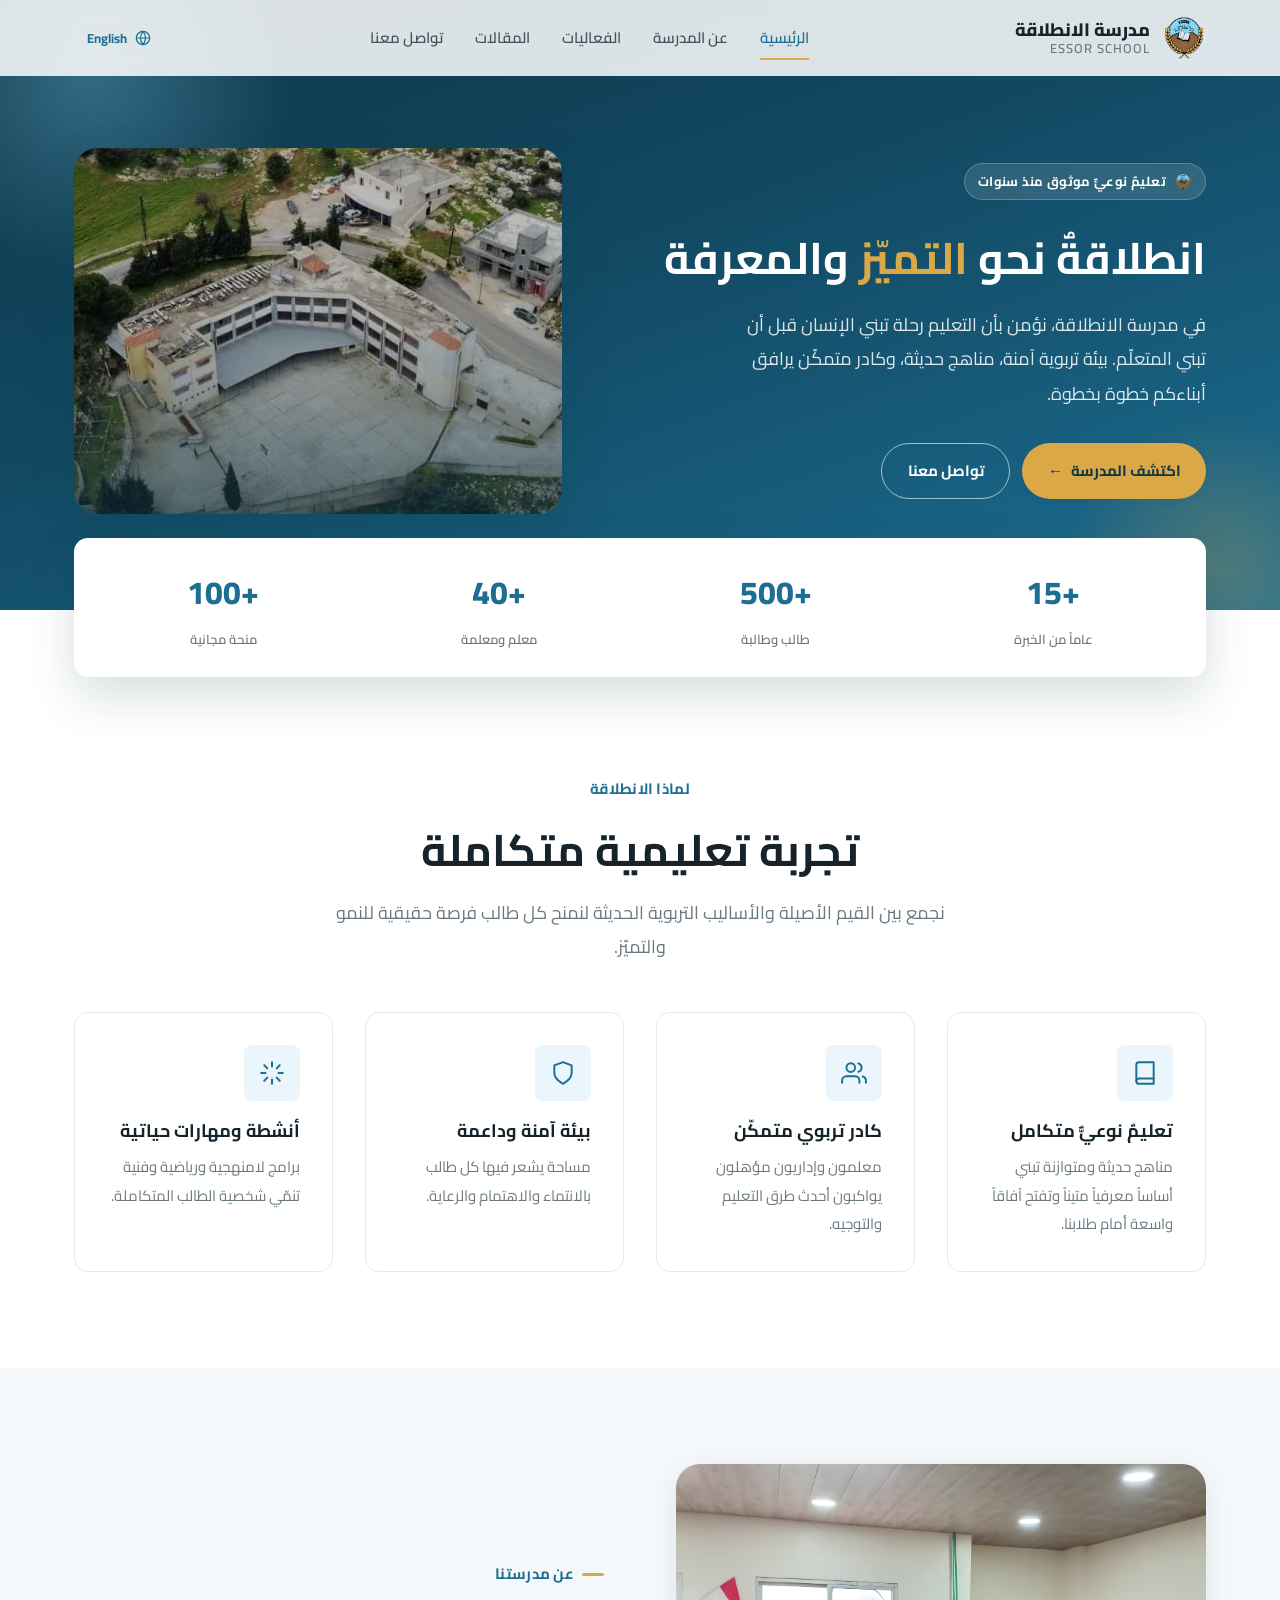
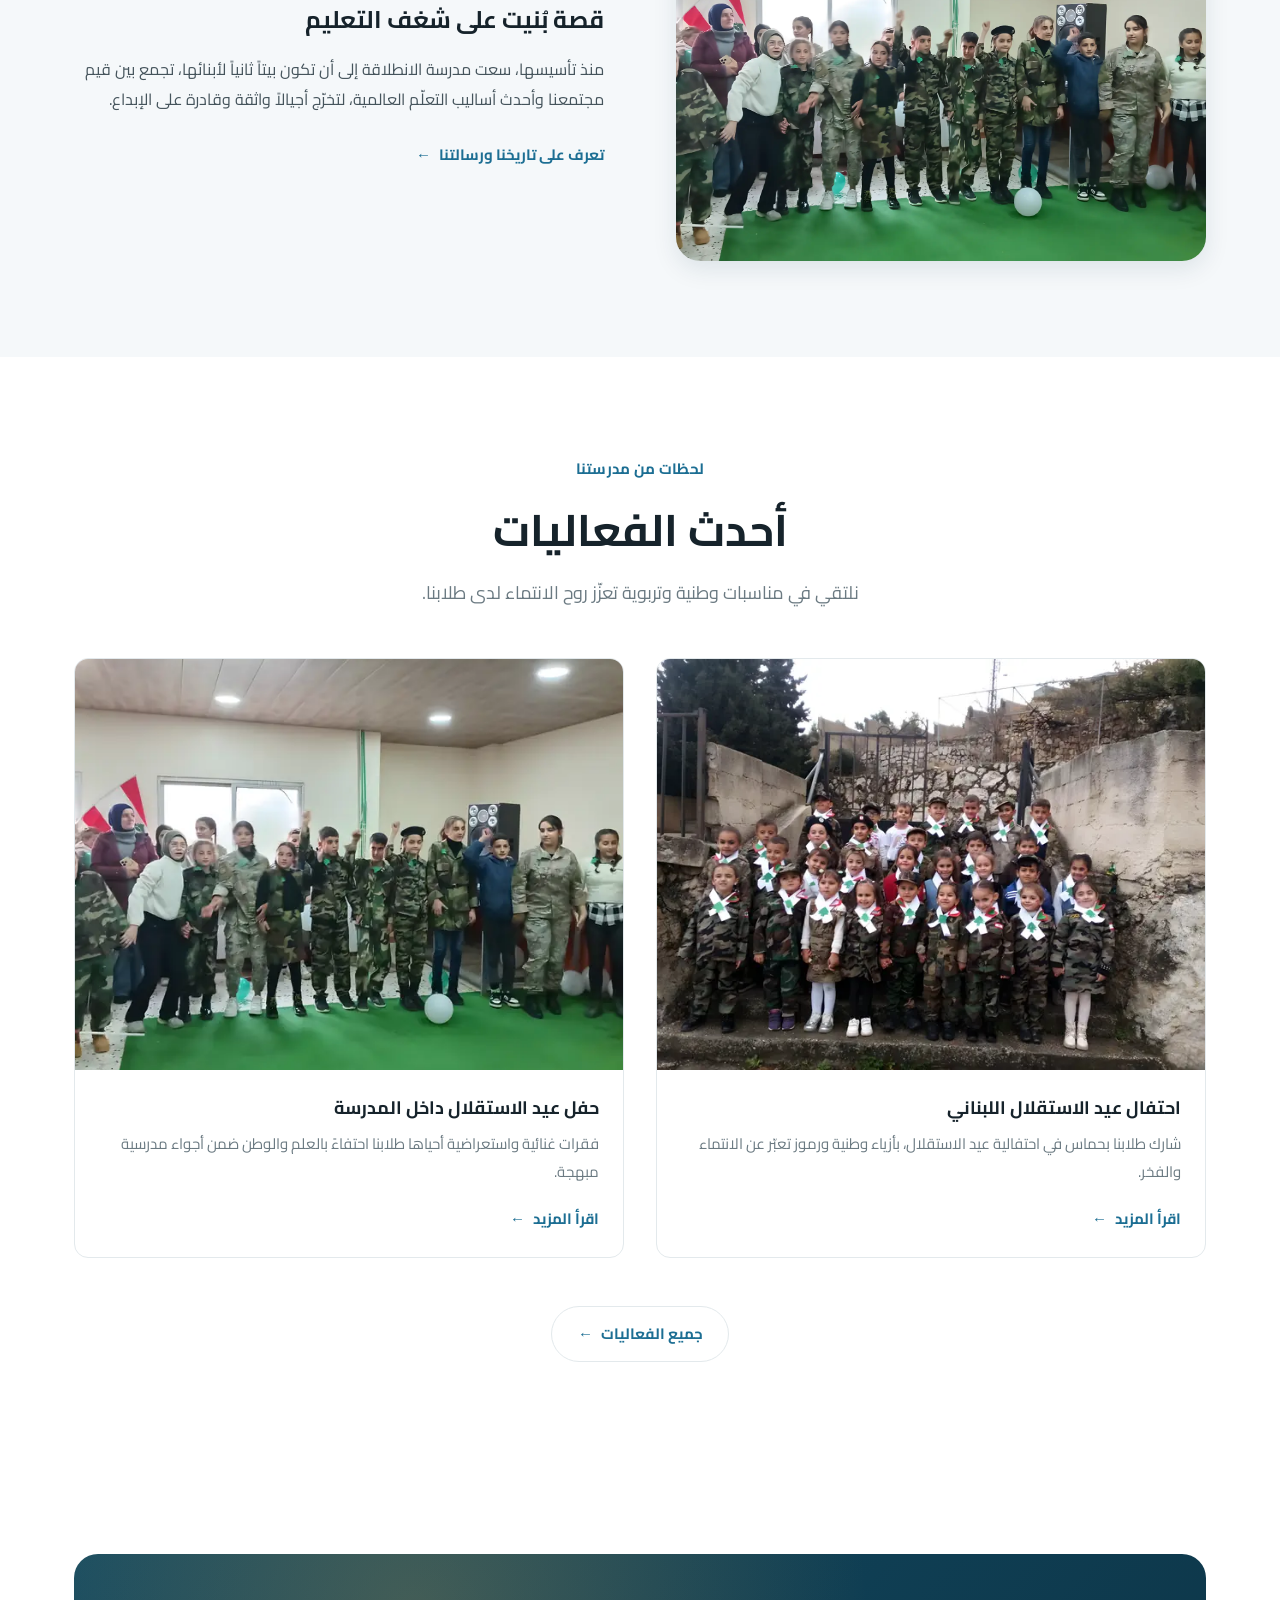
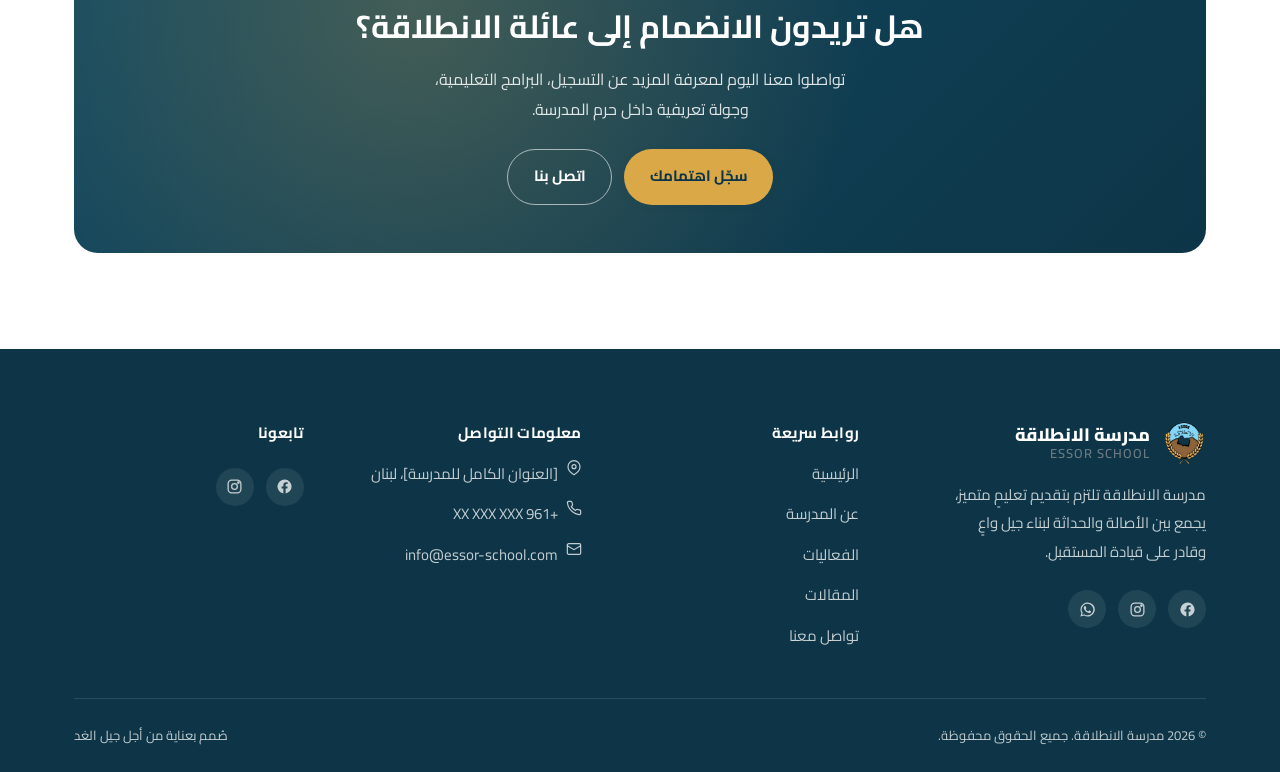
==== commit f17a24f0: "Add achievements section, swap hero image, correct school framing - Add "Achievements" section on Ab" ====
--- a/index.html
+++ b/index.html
@@ -14,7 +14,7 @@
 </script>
 <meta name="viewport" content="width=device-width, initial-scale=1.0">
 <title data-i18n-title="meta.siteName">مدرسة الانطلاقة | Essor School</title>
-<meta name="description" content="مدرسة الانطلاقة - تعليم ثنائي اللغة يجمع بين الأصالة والحداثة">
+<meta name="description" content="مدرسة الانطلاقة - تعليمٌ متميز يجمع بين الأصالة والحداثة لبناء جيل الغد">
 <link rel="preconnect" href="https://fonts.googleapis.com">
 <link rel="preconnect" href="https://fonts.gstatic.com" crossorigin>
 <link href="https://fonts.googleapis.com/css2?family=Cairo:wght@400;500;600;700;800&display=swap" rel="stylesheet">
@@ -73,9 +73,9 @@
       <div class="hero-copy">
         <span class="hero-badge">
           <img src="assets/images/brand/logo-sm.png" alt="" width="18" height="18">
-          <span data-i18n="home.hero.badge">تعليم ثنائي اللغة موثوق منذ سنوات</span>
+          <span data-i18n="home.hero.badge">تعليمٌ نوعيٌّ موثوق منذ سنوات</span>
         </span>
-        <h1 data-i18n-html="home.hero.title">نحو انطلاقةٍ نحو <span>التميّز</span> والمعرفة</h1>
+        <h1 data-i18n-html="home.hero.title"> انطلاقةٍ نحو<span>التميّز</span> والمعرفة</h1>
         <p class="lead" data-i18n="home.hero.lead">في مدرسة الانطلاقة، نؤمن بأن التعليم رحلة تبني الإنسان قبل أن تبني المتعلّم. بيئة تربوية آمنة، مناهج حديثة، وكادر متمكّن يرافق أبناءكم خطوة بخطوة.</p>
         <div class="hero-actions">
           <a href="about.html" class="btn btn-gold">
@@ -88,8 +88,8 @@
       <div class="hero-media" data-reveal>
         <div class="frame">
           <picture>
-            <source srcset="assets/images/events/event-independence-day-1.webp" type="image/webp">
-            <img src="assets/images/events/event-independence-day-1.jpg" alt="طلاب مدرسة الانطلاقة" width="1600" height="1200" fetchpriority="high">
+            <source srcset="assets/images/brand/hero.webp" type="image/webp">
+            <img src="assets/images/brand/hero.jpg" alt="مبنى مدرسة الانطلاقة" width="778" height="434" fetchpriority="high">
           </picture>
         </div>
       </div>
@@ -111,8 +111,8 @@
         <span data-i18n="home.hero.stat3Label">معلم ومعلمة</span>
       </div>
       <div class="hero-stat">
-        <strong data-i18n="home.hero.stat4Num">2</strong>
-        <span data-i18n="home.hero.stat4Label">لغتا تدريس</span>
+        <strong data-i18n="home.hero.stat4Num">+100</strong>
+        <span data-i18n="home.hero.stat4Label">منحة مجانية</span>
       </div>
     </div>
   </div>
@@ -128,8 +128,8 @@
       <div class="grid grid-4" data-reveal-group>
         <div class="card highlight-card">
           <div class="icon"><svg width="26" height="26" viewBox="0 0 24 24" fill="none" stroke="currentColor" stroke-width="1.8" stroke-linecap="round" stroke-linejoin="round"><path d="M4 19.5A2.5 2.5 0 0 1 6.5 17H20"/><path d="M6.5 2H20v20H6.5A2.5 2.5 0 0 1 4 19.5v-15A2.5 2.5 0 0 1 6.5 2z"/></svg></div>
-          <h3 data-i18n="home.highlights.item1title">تعليم ثنائي اللغة</h3>
-          <p data-i18n="home.highlights.item1text">مناهج عربية وإنكليزية متوازنة تفتح آفاقاً واسعة أمام طلابنا.</p>
+          <h3 data-i18n="home.highlights.item1title">تعليمٌ نوعيٌّ متكامل</h3>
+          <p data-i18n="home.highlights.item1text">مناهج حديثة ومتوازنة تبني أساساً معرفياً متيناً وتفتح آفاقاً واسعة أمام طلابنا.</p>
         </div>
         <div class="card highlight-card">
           <div class="icon"><svg width="26" height="26" viewBox="0 0 24 24" fill="none" stroke="currentColor" stroke-width="1.8" stroke-linecap="round" stroke-linejoin="round"><path d="M17 21v-2a4 4 0 0 0-4-4H5a4 4 0 0 0-4 4v2"/><circle cx="9" cy="7" r="4"/><path d="M23 21v-2a4 4 0 0 0-3-3.87"/><path d="M16 3.13a4 4 0 0 1 0 7.75"/></svg></div>
@@ -253,7 +253,7 @@
             <span class="name-en">ESSOR SCHOOL</span>
           </span>
         </a>
-        <p data-i18n="footer.about">مدرسة الانطلاقة تلتزم بتقديم تعليم ثنائي اللغة متميز.</p>
+        <p data-i18n="footer.about">مدرسة الانطلاقة تلتزم بتقديم تعليمٍ متميز يبني جيل الغد.</p>
         <div class="social-row">
           <a href="#" aria-label="Facebook"><svg width="17" height="17" viewBox="0 0 24 24" fill="currentColor"><path d="M22 12a10 10 0 1 0-11.6 9.9v-7H7.9V12h2.5V9.8c0-2.5 1.5-3.9 3.8-3.9 1.1 0 2.2.2 2.2.2v2.4h-1.2c-1.2 0-1.6.8-1.6 1.6V12h2.8l-.4 2.9h-2.4v7A10 10 0 0 0 22 12z"/></svg></a>
           <a href="#" aria-label="Instagram"><svg width="17" height="17" viewBox="0 0 24 24" fill="none" stroke="currentColor" stroke-width="1.8"><rect x="3" y="3" width="18" height="18" rx="5"/><circle cx="12" cy="12" r="4"/><circle cx="17.5" cy="6.5" r="1"/></svg></a>
--- a/assets/css/style.css
+++ b/assets/css/style.css
@@ -1131,6 +1131,71 @@
   font-style: italic;
 }
 
+/* ---------- Achievements (About) ---------- */
+.achievement-card {
+  position: relative;
+  padding: var(--sp-6);
+  text-align: start;
+  background: var(--c-white);
+  border: 1px solid var(--c-line);
+  border-radius: var(--radius-md);
+  overflow: hidden;
+  transition: transform var(--dur-med) var(--ease), box-shadow var(--dur-med) var(--ease),
+    border-color var(--dur-med) var(--ease);
+}
+
+.achievement-card::before {
+  content: "";
+  position: absolute;
+  inset-block: 0;
+  inset-inline-start: 0;
+  width: 4px;
+  background: var(--c-gold);
+  transform: scaleY(0);
+  transform-origin: top;
+  transition: transform var(--dur-med) var(--ease);
+}
+
+.achievement-card:hover {
+  transform: translateY(-6px);
+  box-shadow: var(--shadow-md);
+  border-color: transparent;
+}
+
+.achievement-card:hover::before {
+  transform: scaleY(1);
+}
+
+.achievement-card .icon {
+  width: 54px;
+  height: 54px;
+  border-radius: var(--radius-sm);
+  display: flex;
+  align-items: center;
+  justify-content: center;
+  background: var(--c-sky-tint);
+  color: var(--c-blue);
+  margin-block-end: var(--sp-4);
+  transition: background-color var(--dur-med) var(--ease), color var(--dur-med) var(--ease),
+    transform var(--dur-med) var(--ease);
+}
+
+.achievement-card:hover .icon {
+  background: var(--c-gold);
+  color: var(--c-blue-darkest);
+  transform: scale(1.06);
+}
+
+.achievement-card h3 {
+  font-size: var(--fs-md);
+  margin-block-end: var(--sp-2);
+}
+
+.achievement-card p {
+  font-size: var(--fs-sm);
+  color: var(--c-muted);
+}
+
 /* ---------- Timeline (About) ---------- */
 .timeline {
   position: relative;
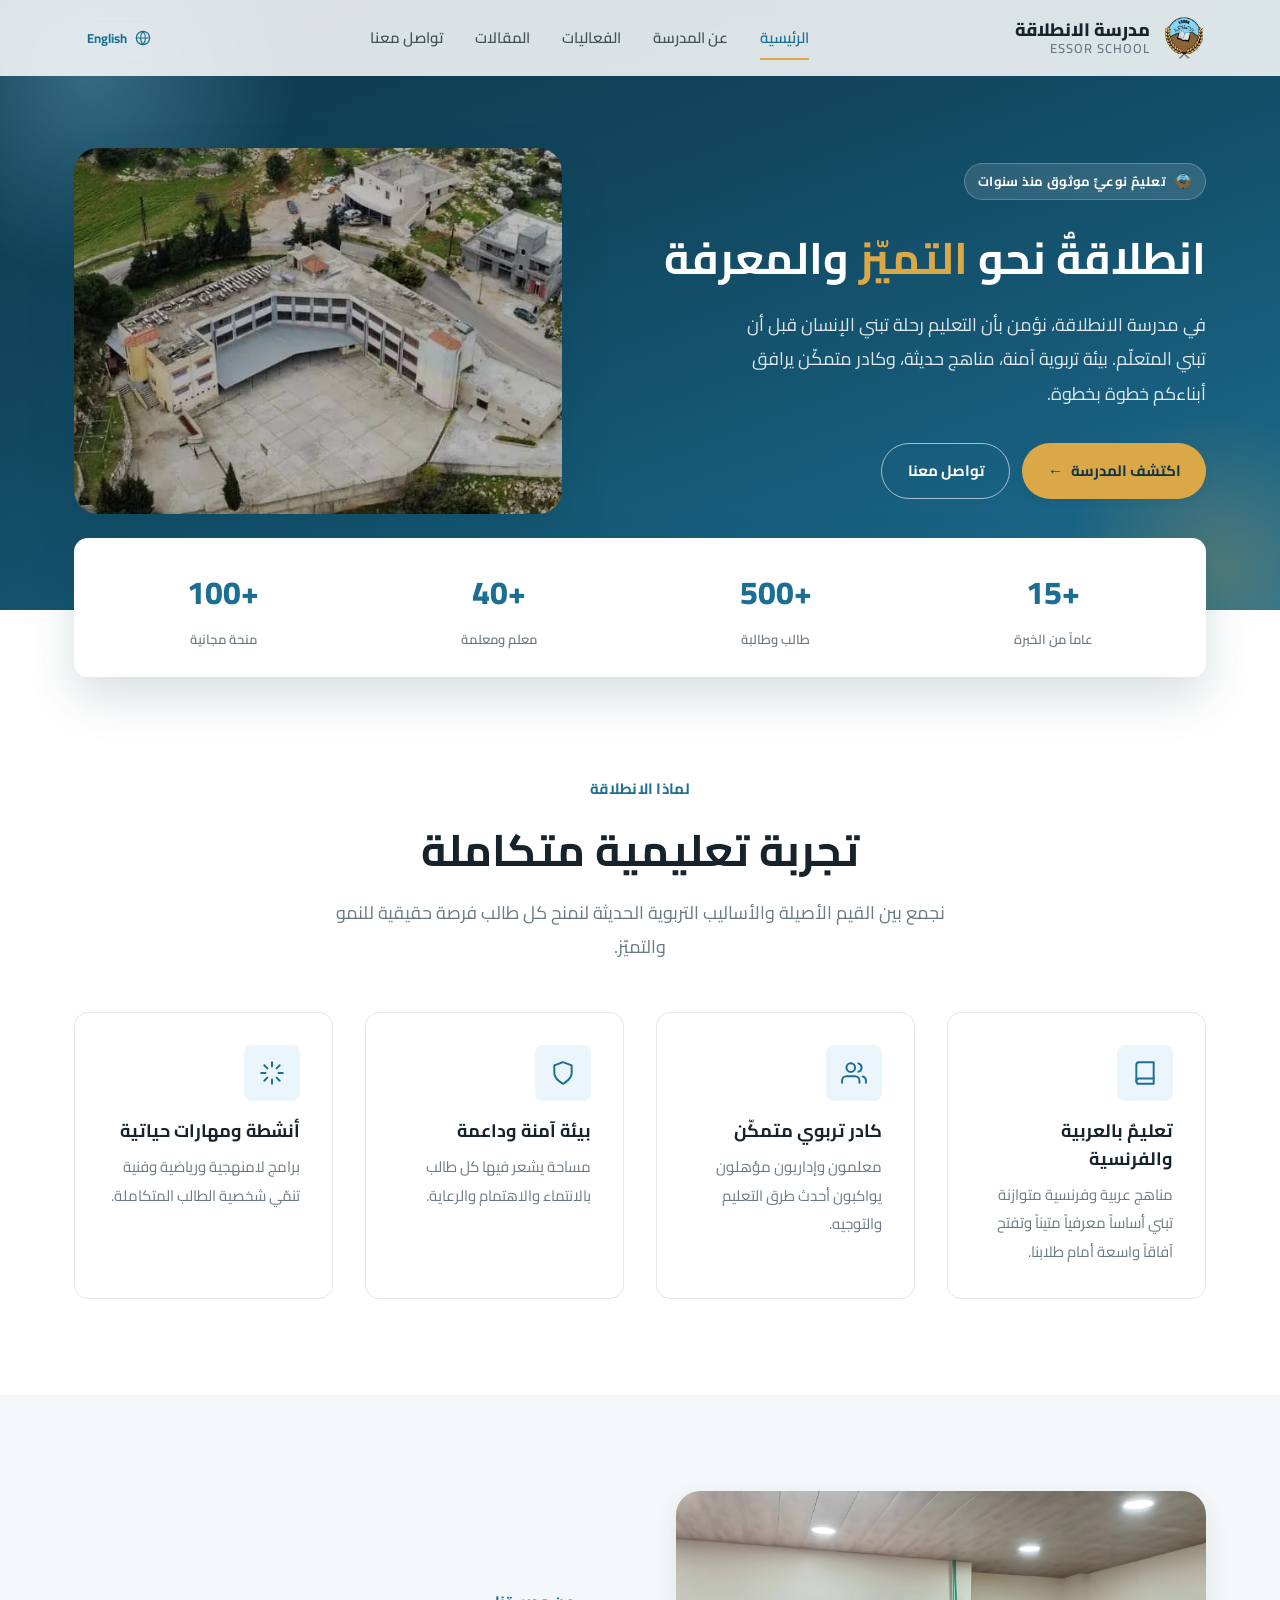
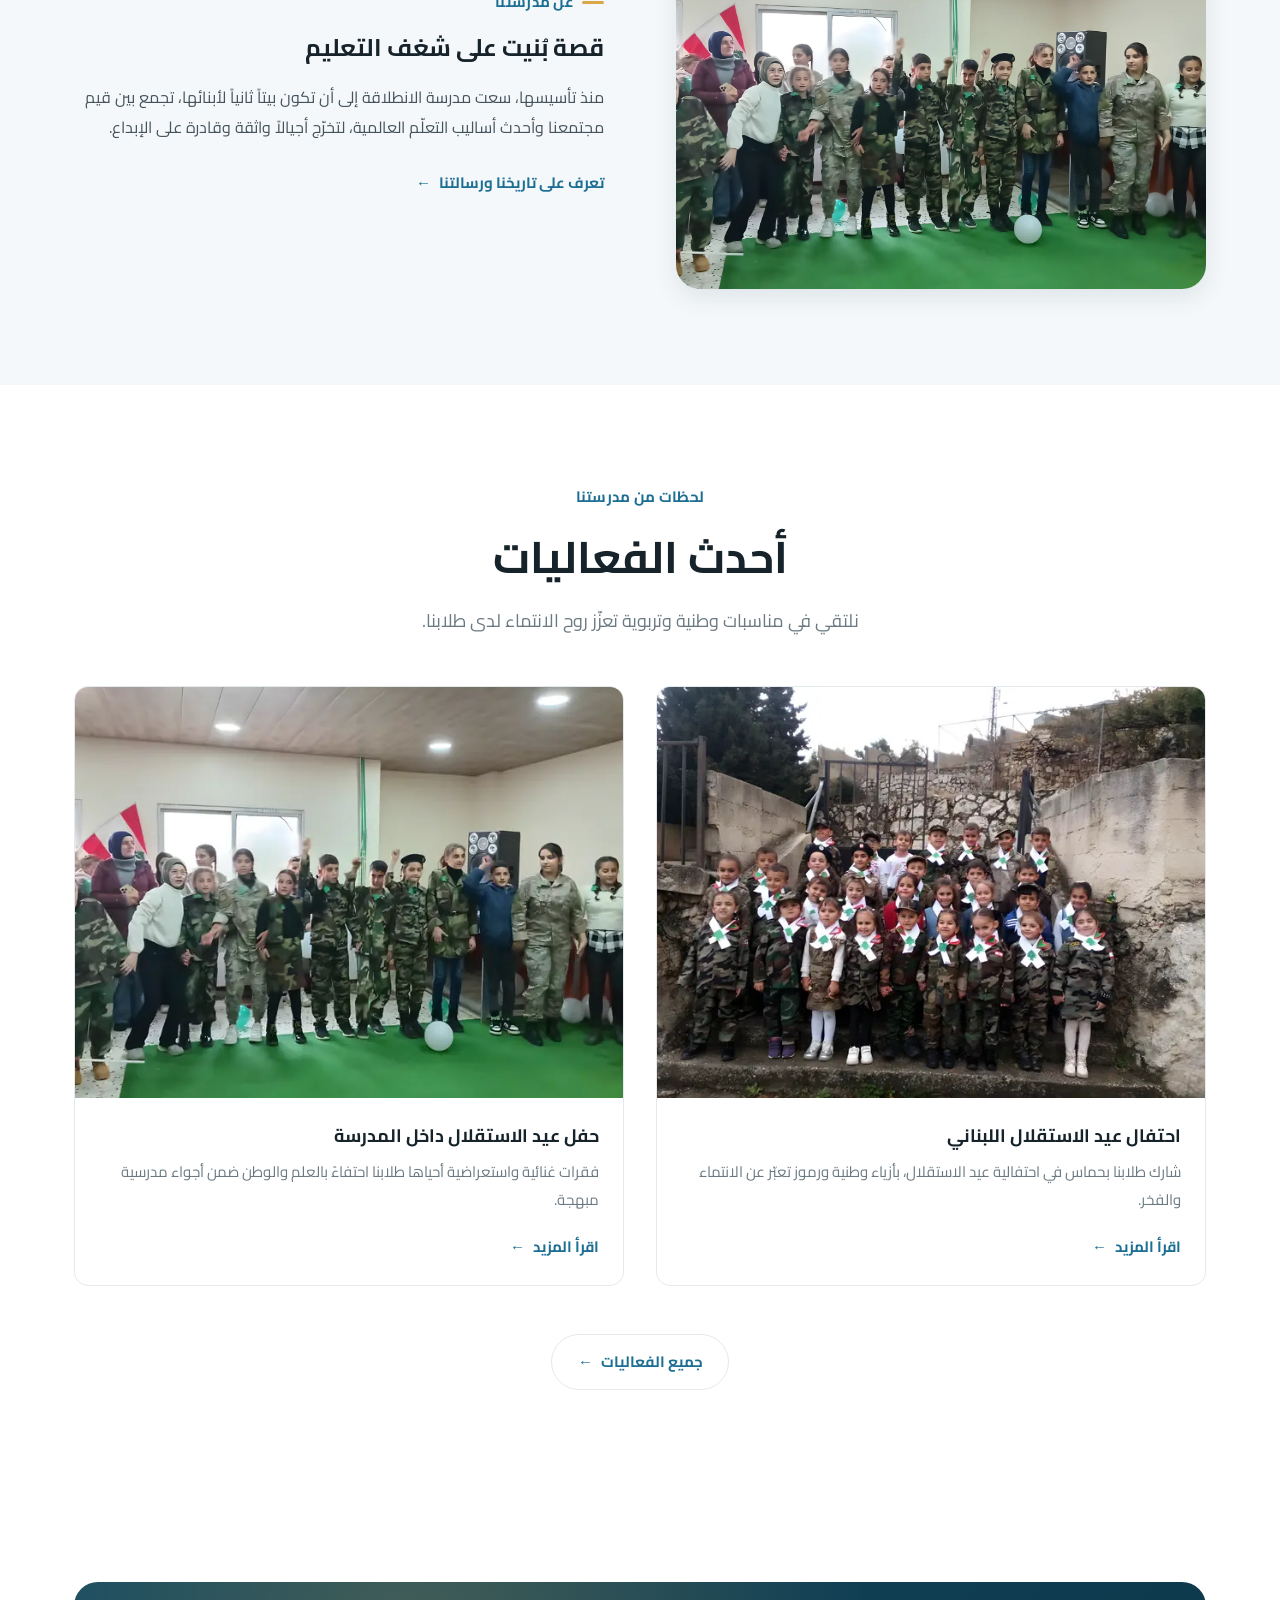
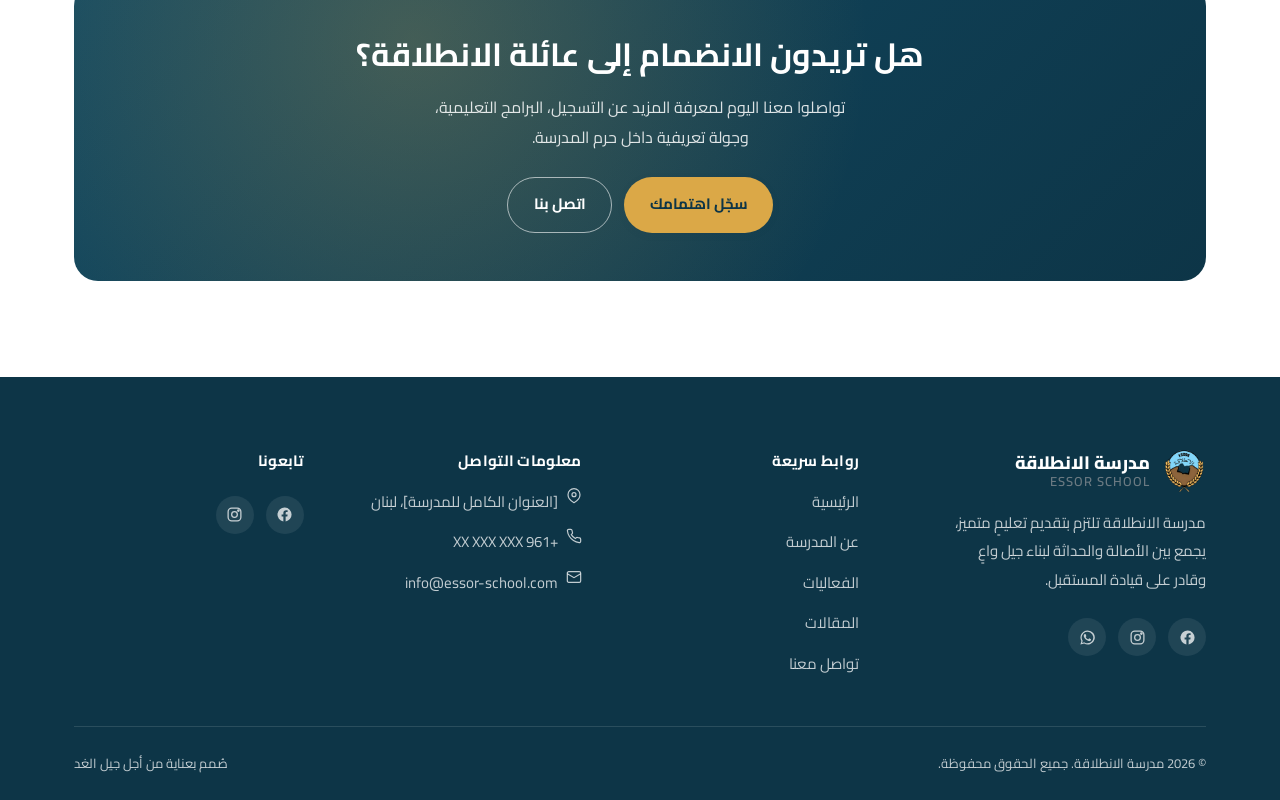
==== commit 499d3b17: "Correct school's teaching languages to Arabic & French Update the curriculum highlight and library f" ====
--- a/index.html
+++ b/index.html
@@ -128,8 +128,8 @@
       <div class="grid grid-4" data-reveal-group>
         <div class="card highlight-card">
           <div class="icon"><svg width="26" height="26" viewBox="0 0 24 24" fill="none" stroke="currentColor" stroke-width="1.8" stroke-linecap="round" stroke-linejoin="round"><path d="M4 19.5A2.5 2.5 0 0 1 6.5 17H20"/><path d="M6.5 2H20v20H6.5A2.5 2.5 0 0 1 4 19.5v-15A2.5 2.5 0 0 1 6.5 2z"/></svg></div>
-          <h3 data-i18n="home.highlights.item1title">تعليمٌ نوعيٌّ متكامل</h3>
-          <p data-i18n="home.highlights.item1text">مناهج حديثة ومتوازنة تبني أساساً معرفياً متيناً وتفتح آفاقاً واسعة أمام طلابنا.</p>
+          <h3 data-i18n="home.highlights.item1title">تعليمٌ بالعربية والفرنسية</h3>
+          <p data-i18n="home.highlights.item1text">مناهج عربية وفرنسية متوازنة تبني أساساً معرفياً متيناً وتفتح آفاقاً واسعة أمام طلابنا.</p>
         </div>
         <div class="card highlight-card">
           <div class="icon"><svg width="26" height="26" viewBox="0 0 24 24" fill="none" stroke="currentColor" stroke-width="1.8" stroke-linecap="round" stroke-linejoin="round"><path d="M17 21v-2a4 4 0 0 0-4-4H5a4 4 0 0 0-4 4v2"/><circle cx="9" cy="7" r="4"/><path d="M23 21v-2a4 4 0 0 0-3-3.87"/><path d="M16 3.13a4 4 0 0 1 0 7.75"/></svg></div>
--- a/assets/css/style.css
+++ b/assets/css/style.css
@@ -668,13 +668,6 @@
   object-fit: cover;
 }
 
-.hero-media .frame::after {
-  content: "";
-  position: absolute;
-  inset: 0;
-  background: linear-gradient(to top, rgba(13, 53, 71, 0.55), transparent 55%);
-}
-
 .hero-stats {
   position: relative;
   z-index: 1;
